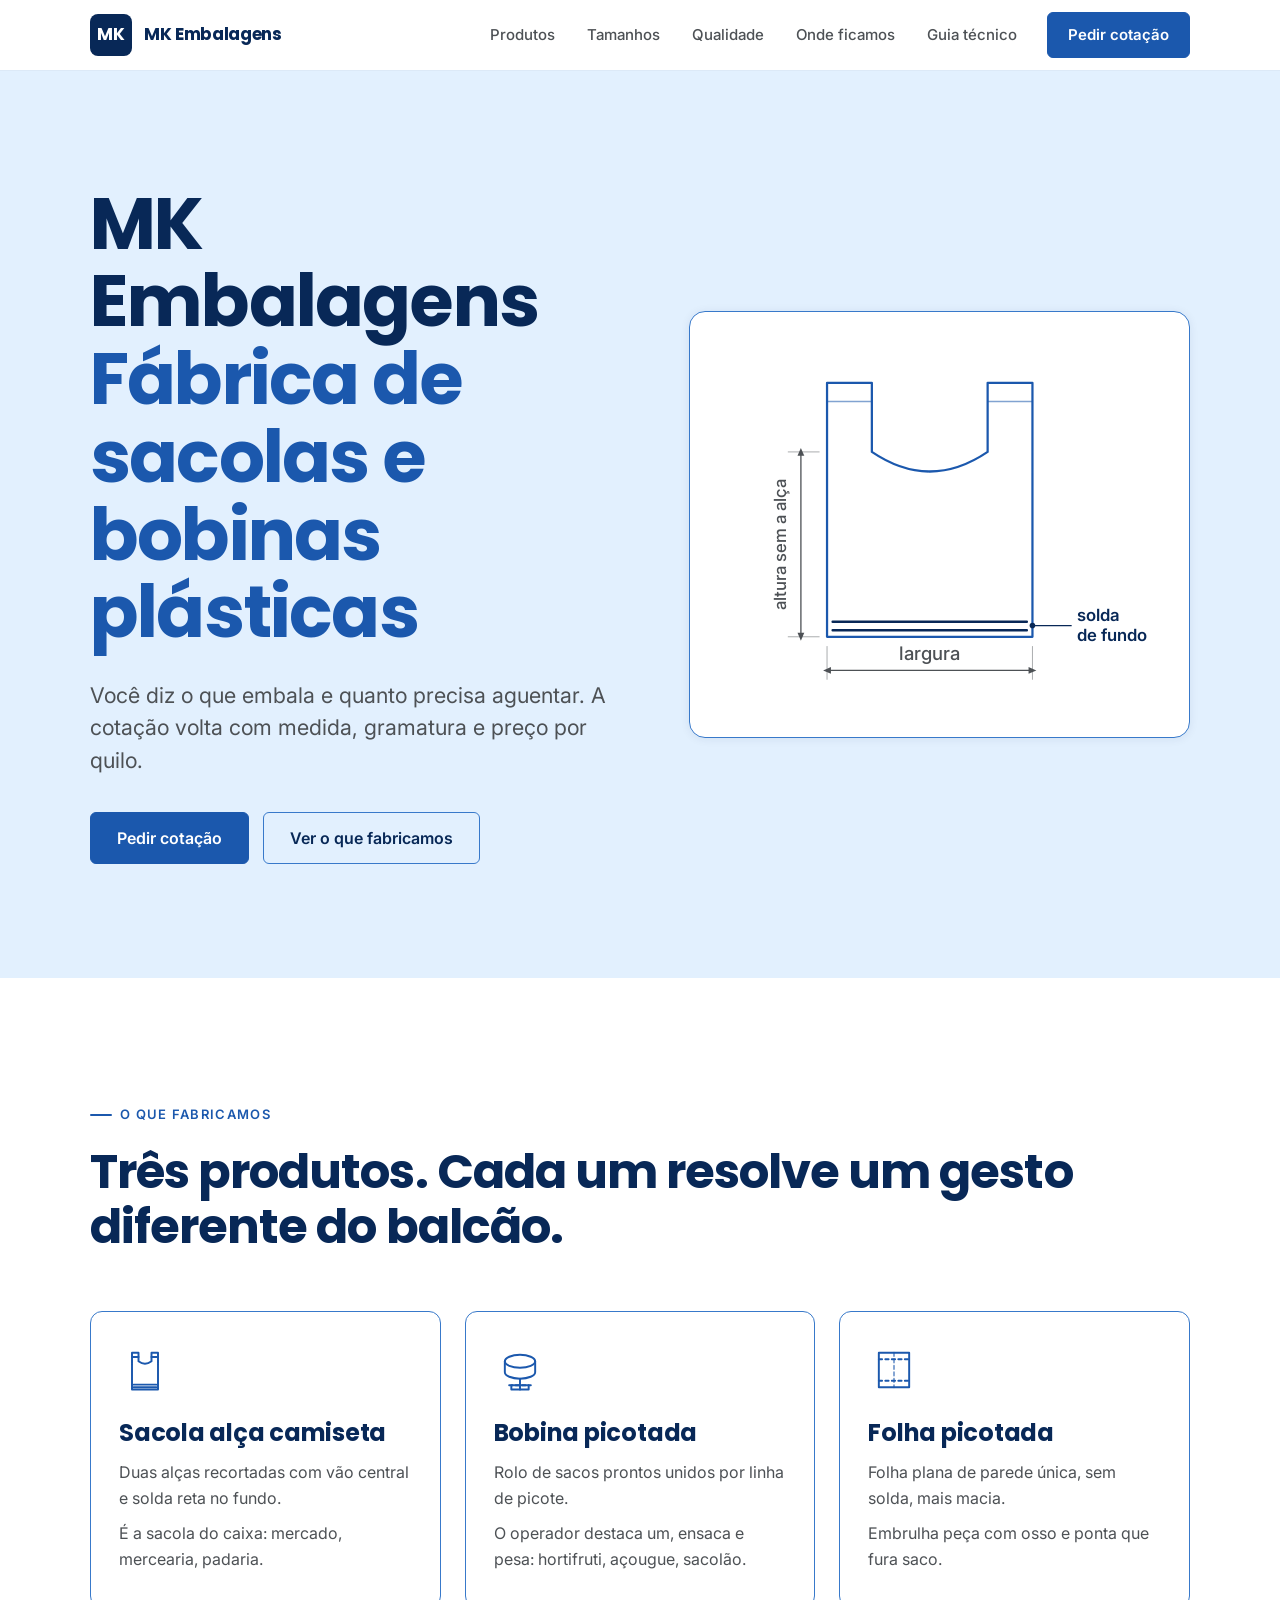
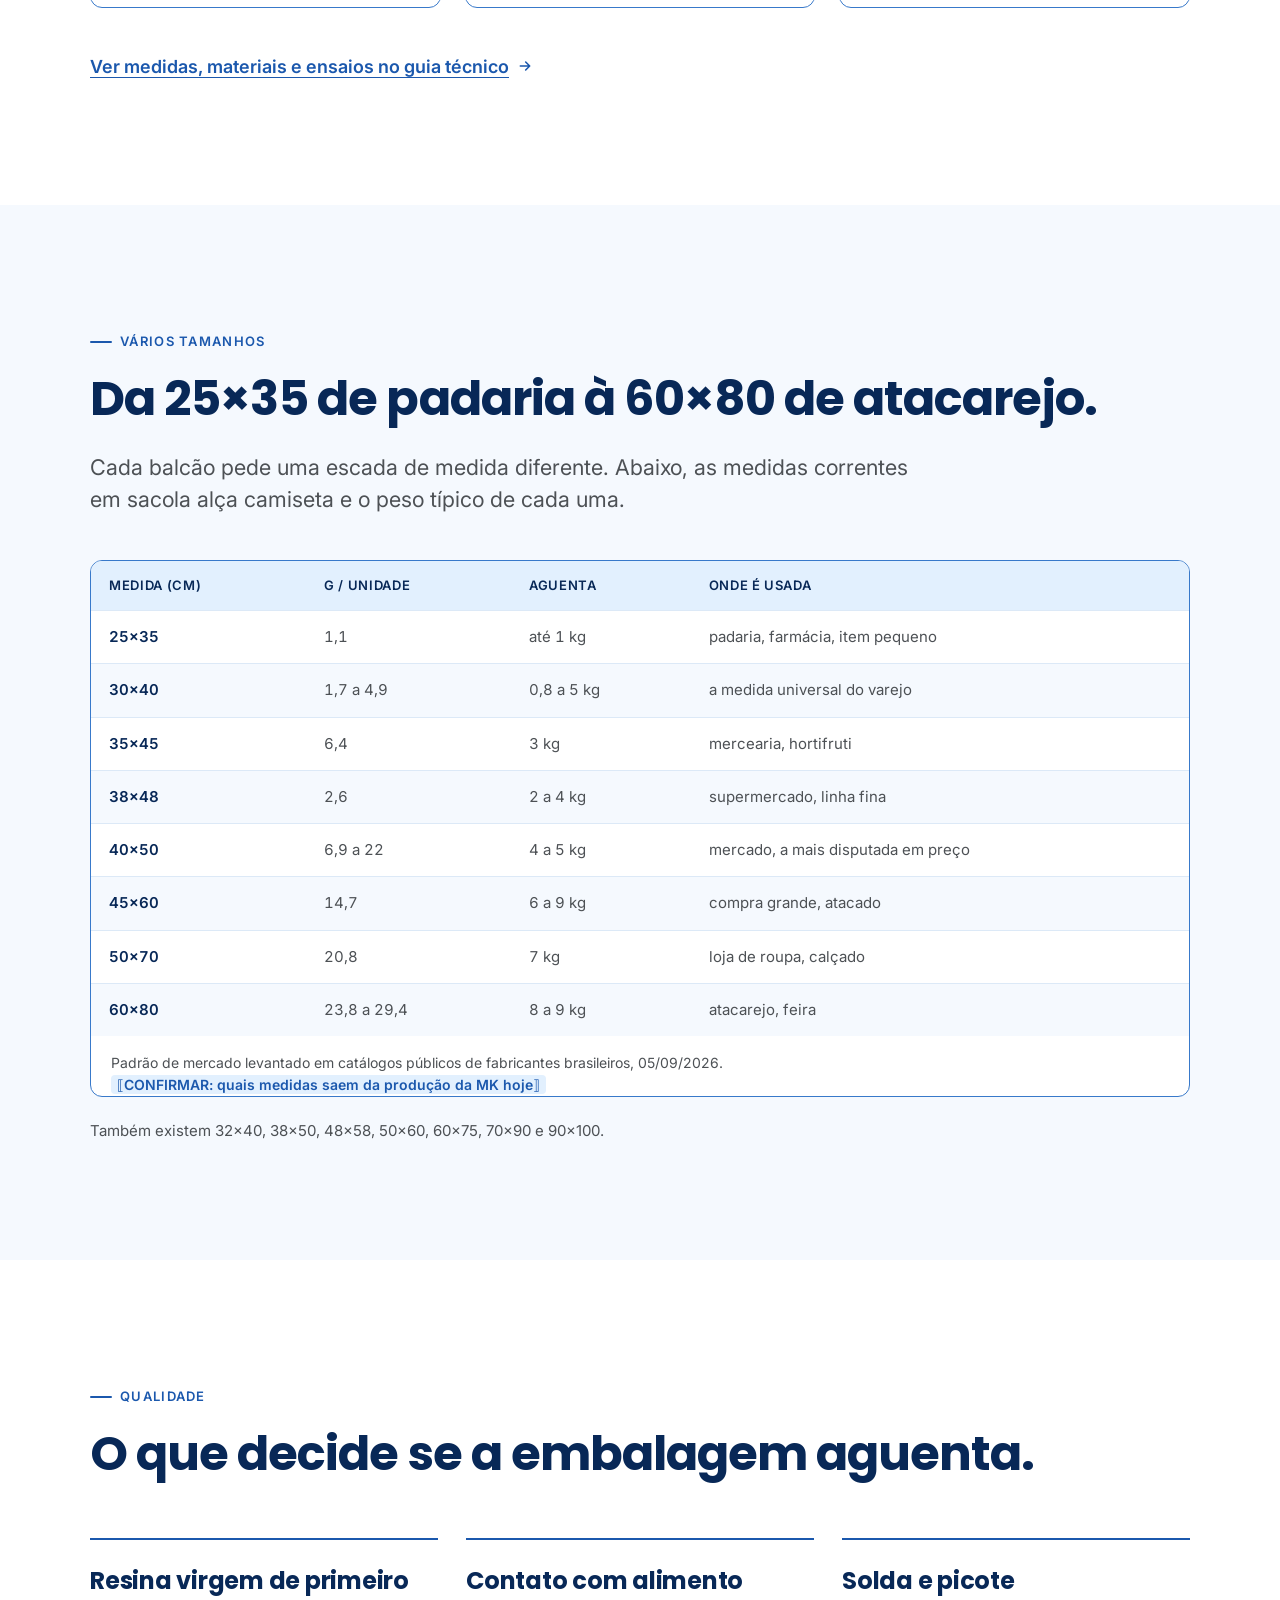
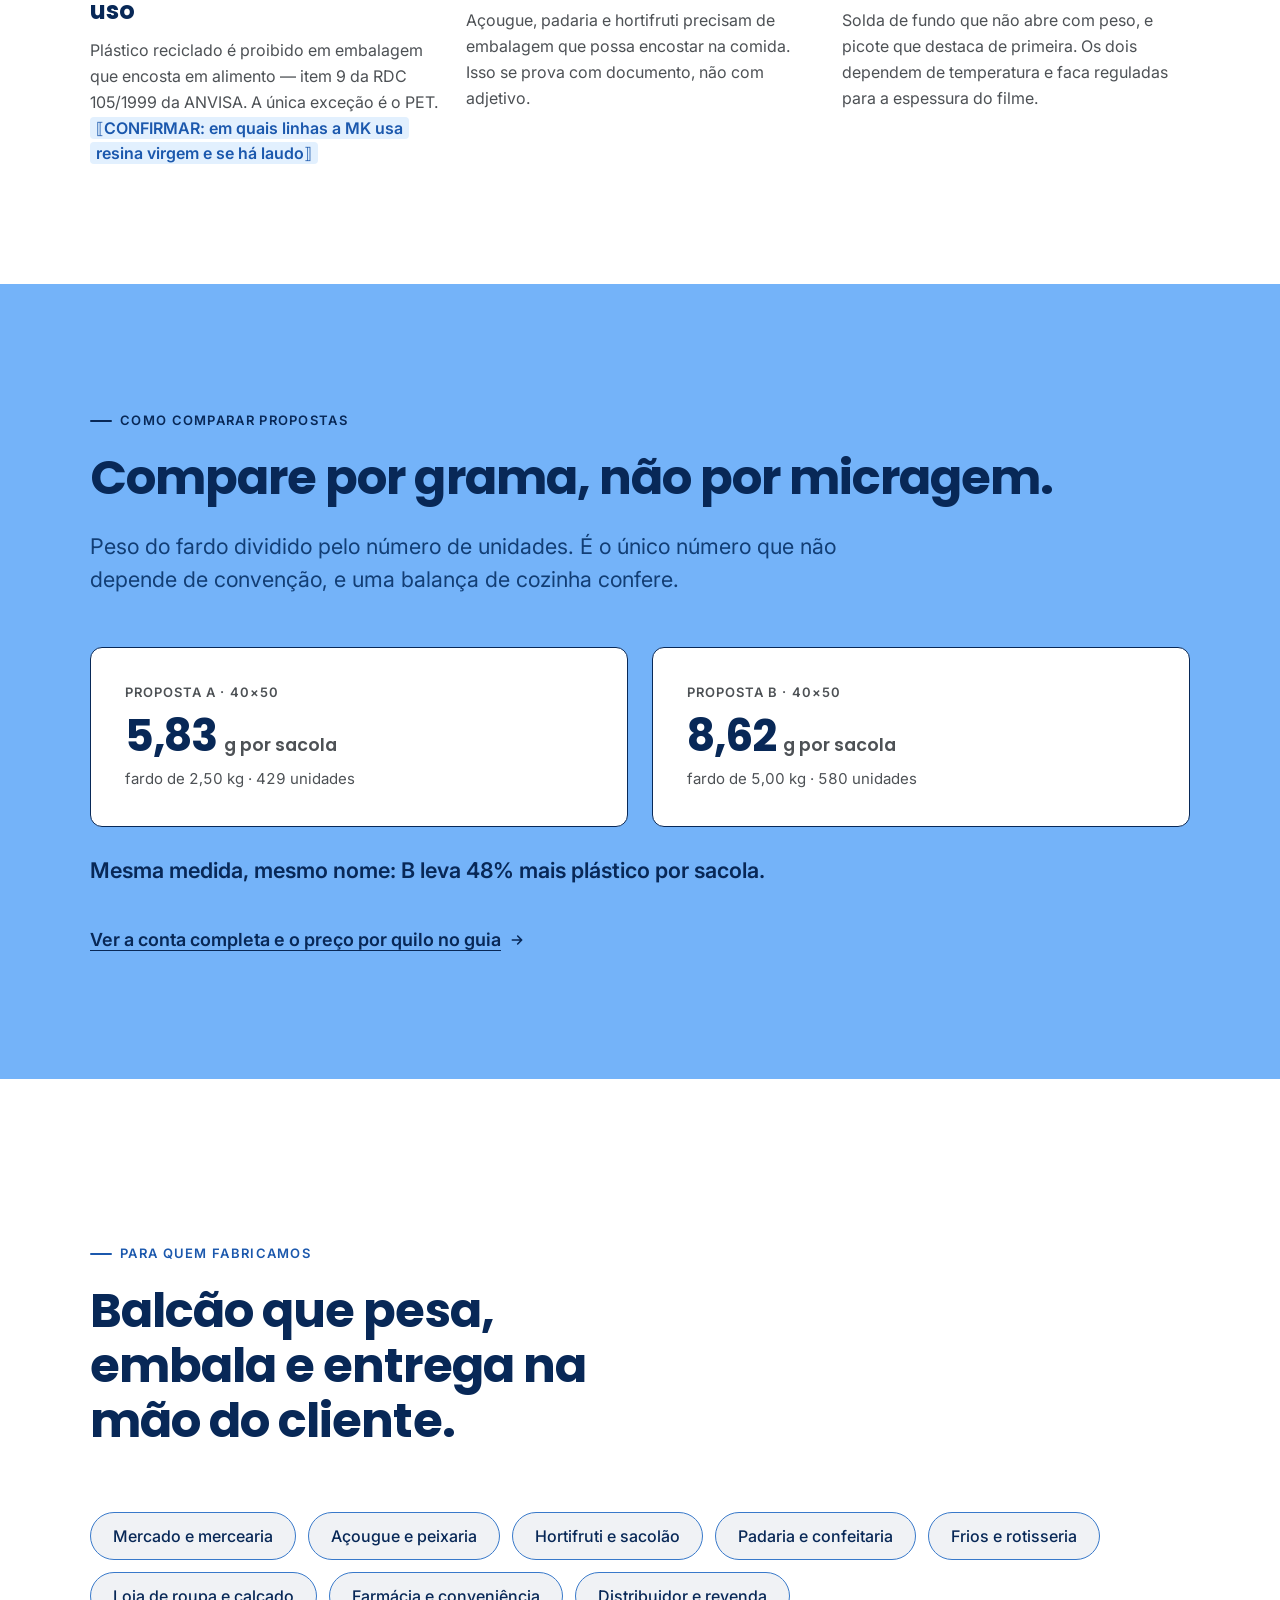
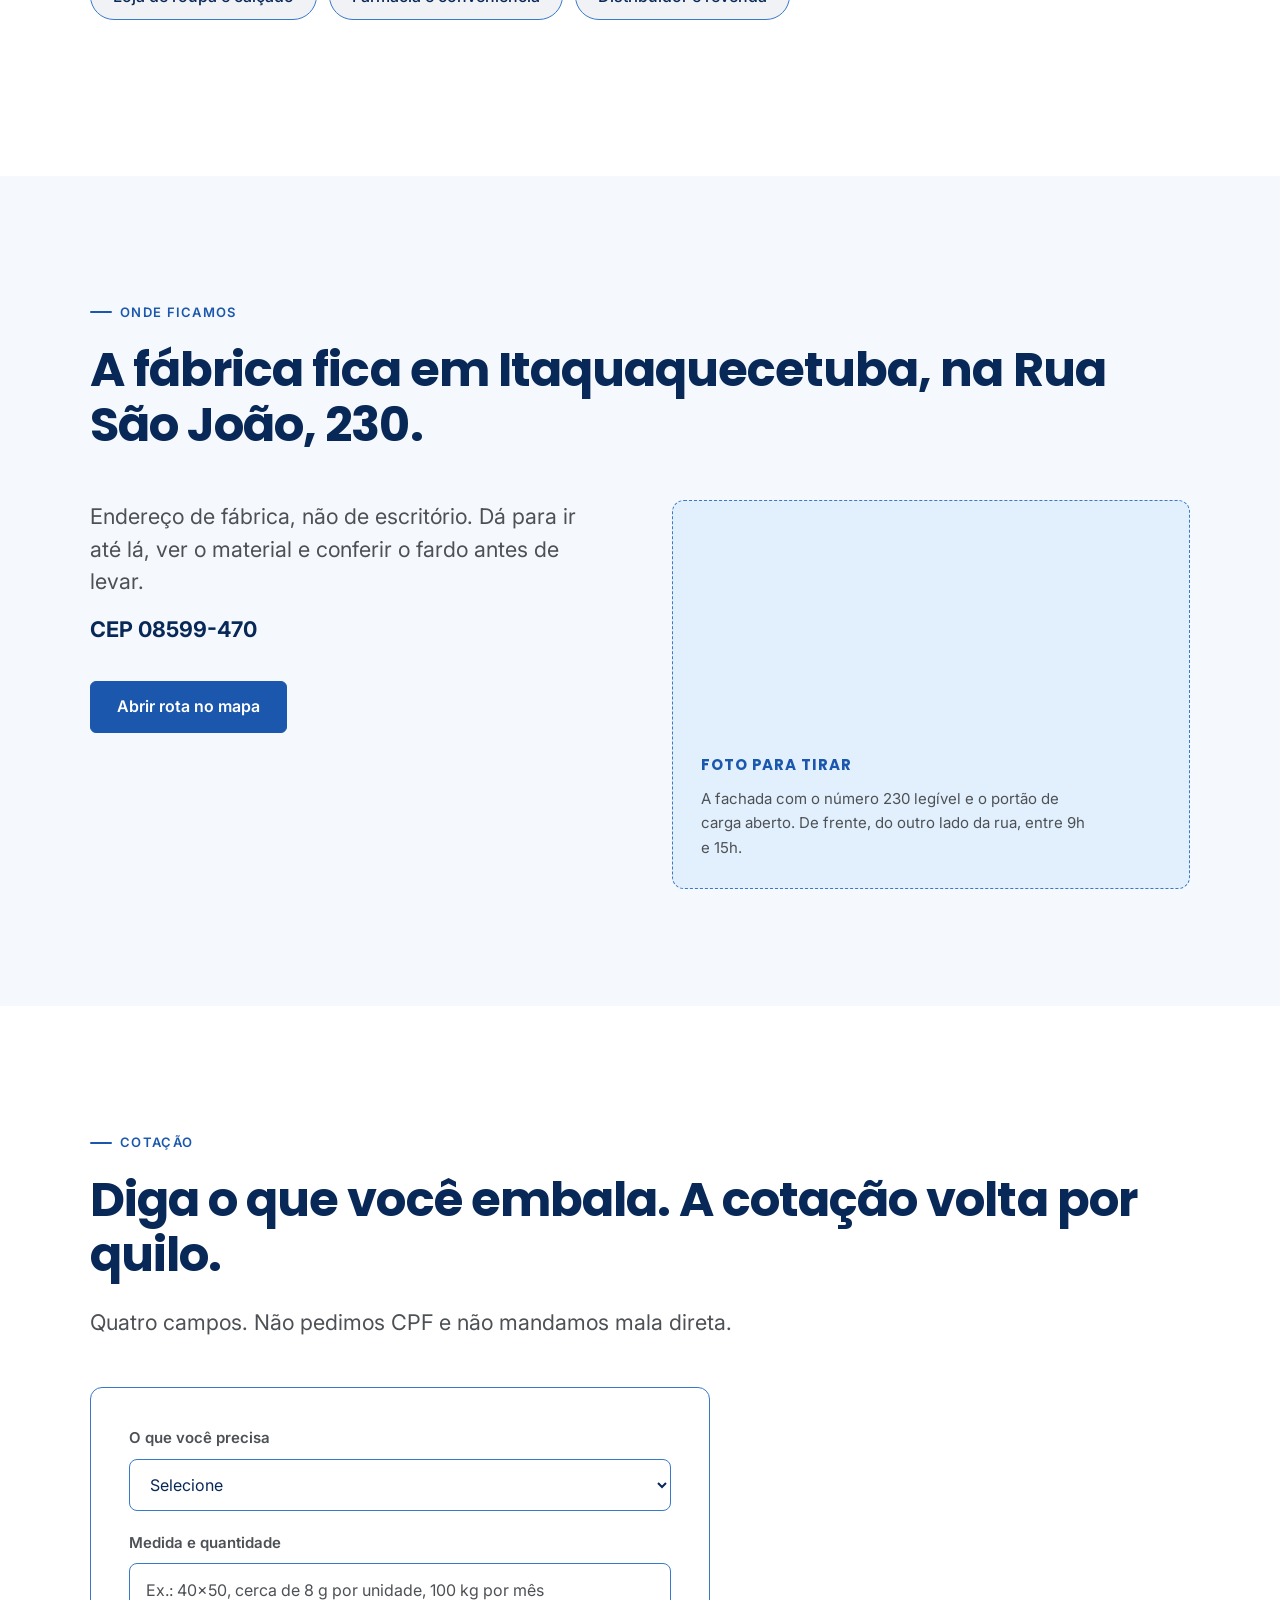
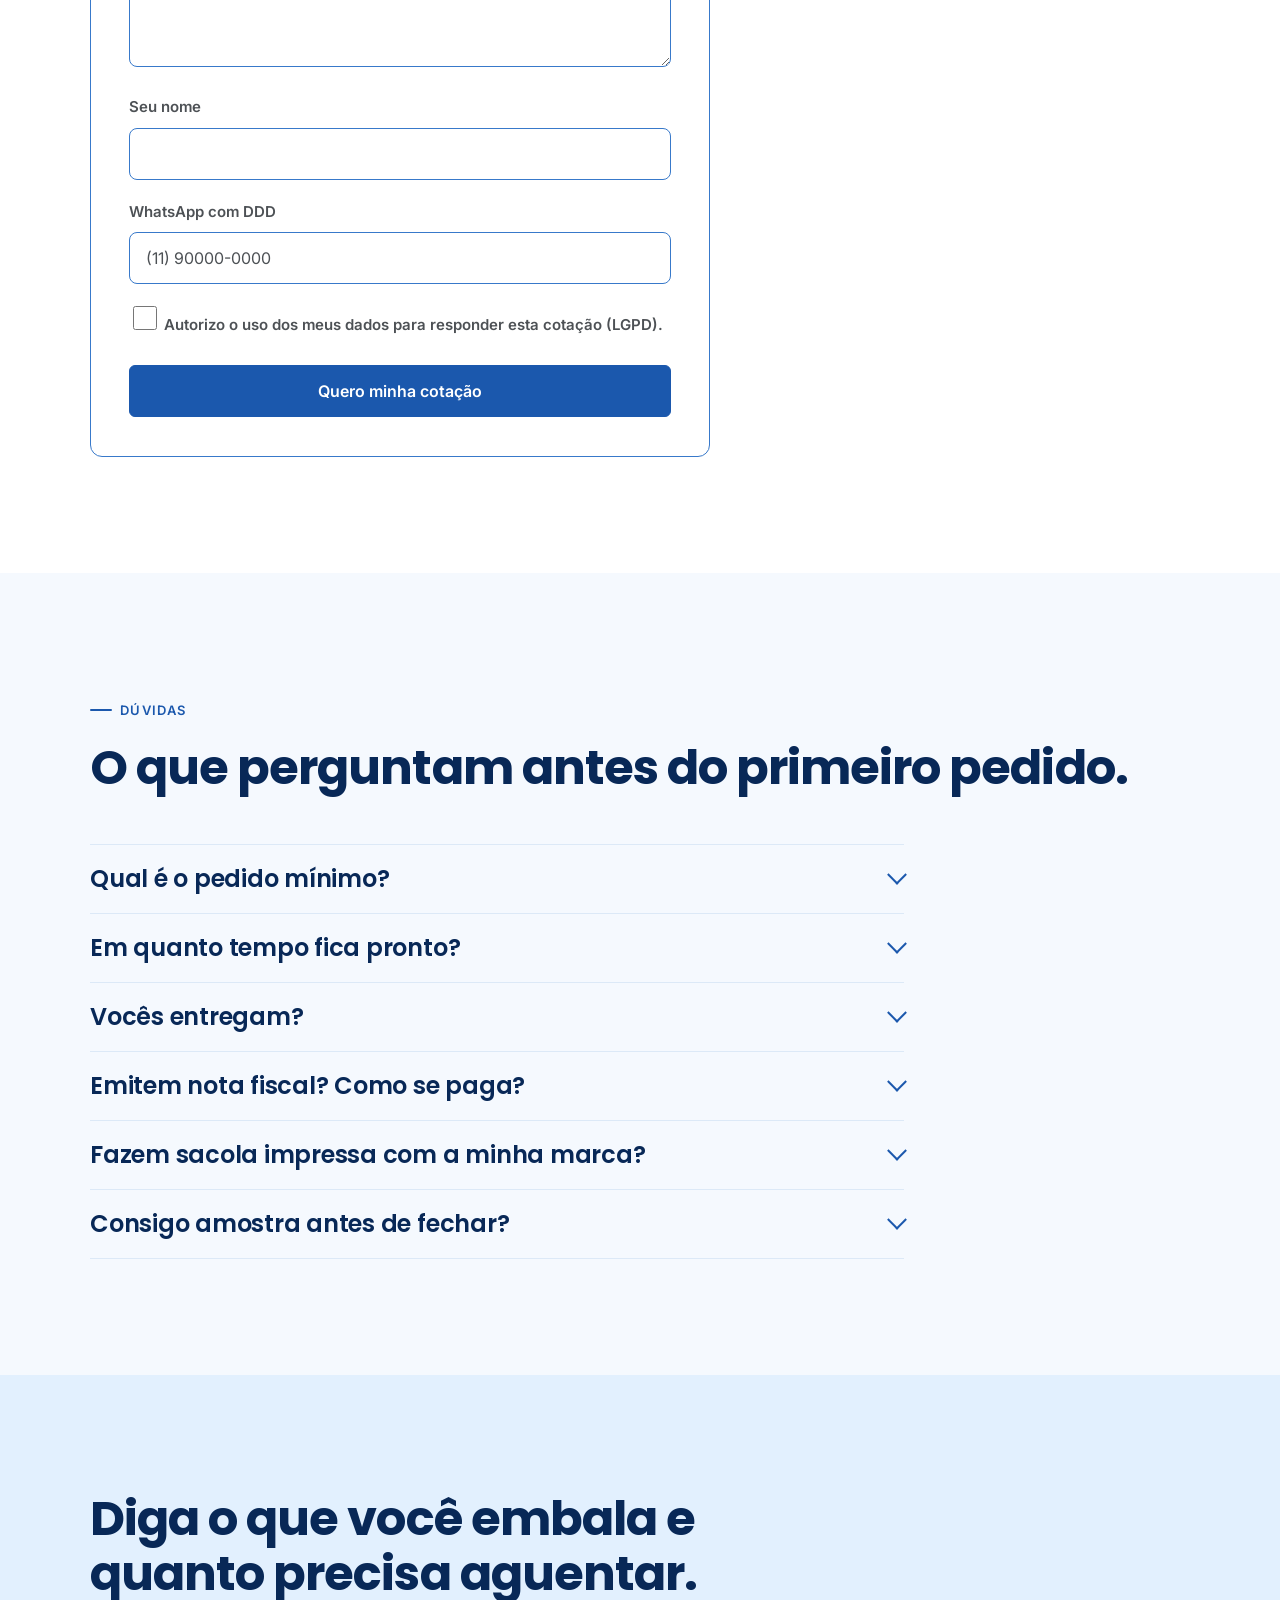
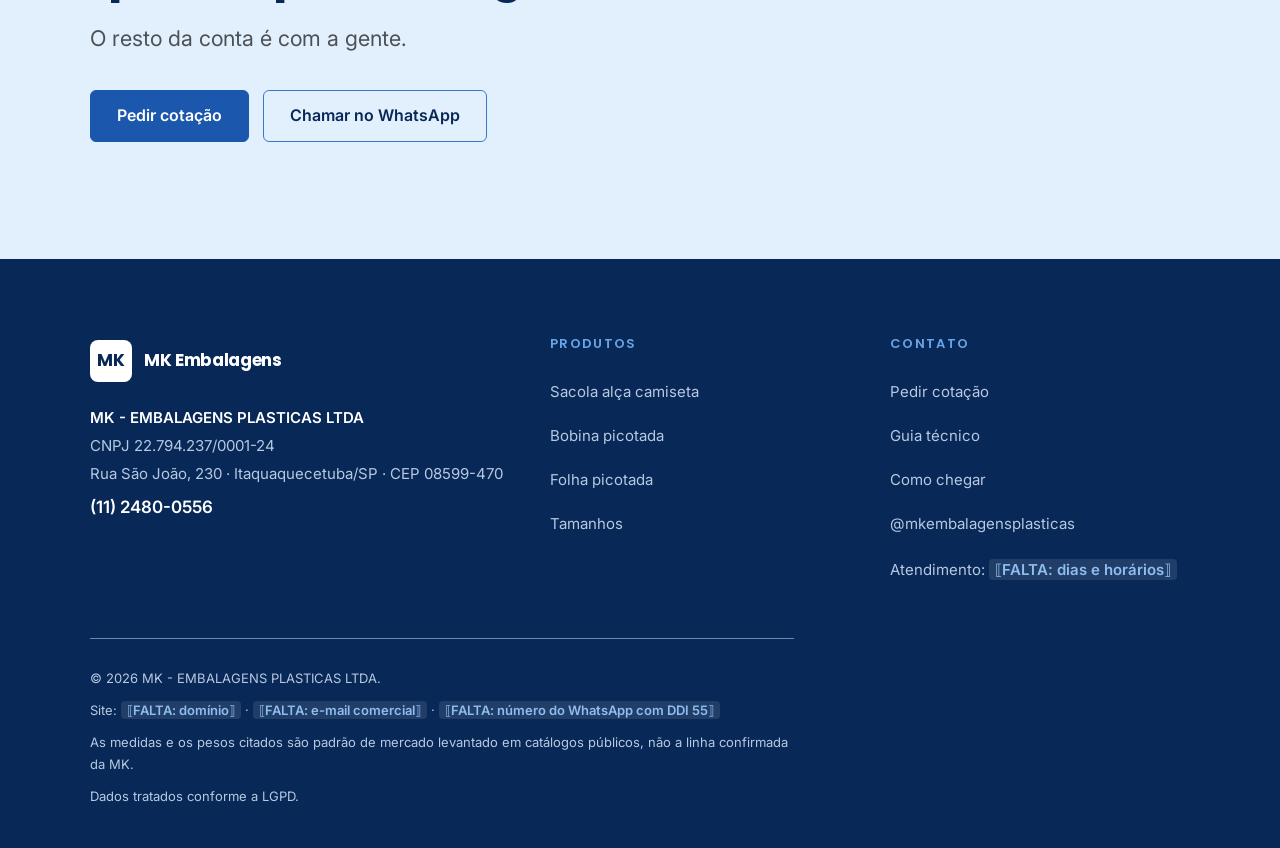
==== index.html @ 386e1219 "Site MK Embalagens — rascunho v5 Home + guia tecnico, estaticos e autocontidos. Marcado com noindex/" ====
<!DOCTYPE html>
<html lang="pt-BR">
<head>
<meta charset="utf-8">
<meta name="viewport" content="width=device-width, initial-scale=1, viewport-fit=cover">
<title>MK Embalagens — fábrica de sacolas e bobinas plásticas</title>
<meta name="description" content="Sacola alça camiseta, bobina picotada e folha picotada. Você diz o que embala e quanto precisa aguentar; a cotação volta com medida, gramatura e preço por quilo.">
<meta name="theme-color" content="#E2F0FE">
<meta name="robots" content="noindex,nofollow"><!-- RASCUNHO: trocar para index,follow só quando o site for oficial e estiver no domínio da MK -->
<!-- SEM <link rel="canonical"> e SEM url/@id no JSON-LD: o domínio ainda não foi
     confirmado no registro.br em nome da empresa. Apontar canonical para um
     domínio de terceiro tira a página do índice e atribui a empresa ao site errado.
     Quando o domínio existir, adicione aqui e no JSON-LD. -->

<link rel="preconnect" href="https://fonts.googleapis.com">
<link rel="preconnect" href="https://fonts.gstatic.com" crossorigin>
<link href="https://fonts.googleapis.com/css2?family=Poppins:wght@600;700&family=Inter:wght@400;500;600&display=swap" rel="stylesheet">

<style>
/* =========================================================================
   MK EMBALAGENS v5 — PALETA AZUL E BRANCO (espelho de tokens.css)
   Ponto de partida: o azul do logo #74B3F9 medido pelo cores.py em mk-logo.jpg.
   Ele virou FUNDO de faixa — como texto dá 2,19 sobre branco e reprova.
   Nenhum hex é preto: a tinta do site é #082857.
   ========================================================================= */
:root{
  --surface:#FFFFFF; --surface-2:#F5F9FE; --surface-3:#E2F0FE; --surface-4:#C9E2FB;
  --band:#74B3F9; --deep:#082857;
  --ink:#082857; --ink-2:#4D5155;
  --cta:#1B58AD; --cta-hover:#0F3F86; --cta-ink:#FFFFFF; --cta-off:#5C7291;
  --accent:#1B58AD;
  --line:#3879CA; --hairline:#DCE9F7; --focus:#1B58AD;
  --mark-bg:#E2F0FE; --mark-ink:#1B58AD;
  --wa:#25D366; --wa-ring:#004B26; --wa-halo:#FFFFFF; --wa-ink:#062B14;

  --font-display:"Poppins","Century Gothic","Futura","Trebuchet MS",system-ui,sans-serif;
  --font-body:"Inter",-apple-system,BlinkMacSystemFont,"Segoe UI",Roboto,"Helvetica Neue",Arial,sans-serif;
  --h1:clamp(2.375rem,1.45rem + 3.85vw,4.5rem);
  --h2:clamp(1.75rem,1.20rem + 2.30vw,3rem);
  --h3:clamp(1.1875rem,1.06rem + .55vw,1.5rem);
  --lead:clamp(1.125rem,1.03rem + .40vw,1.375rem);
  --body:clamp(1.0625rem,1.02rem + .20vw,1.125rem);
  --lh-display:1.08; --lh-h2:1.14; --measure:64ch;
  --r-6:6px; --r-8:8px; --r-12:12px; --r-16:16px; --r-pill:999px;
  --pad-sec:clamp(88px,6vw + 40px,160px);
  --pad-sec-lg:clamp(112px,9vw + 40px,208px);
  --gap:24px; --maxw:1180px;
  --shadow:0 1px 10px rgba(8,40,87,.08);
}
/* escopos: o mesmo componente REMEDIDO em cada superfície */
.on-band{ --ink:#082857; --ink-2:#123E75; --line:#082857; --accent:#082857;
          --focus:#082857; --surface:#FFFFFF; }
.on-deep{ --ink:#FFFFFF; --ink-2:#B7C9E0; --line:#6B87AC; --accent:#69A4E7;
          --focus:#69A4E7; --cta:#69A4E7; --cta-ink:#082857; --cta-hover:#8FBDF0;
          --mark-bg:rgba(255,255,255,.10); --mark-ink:#8FBDF0; }

@media (prefers-color-scheme:dark){
  :root{
    --surface:#0B1A2E; --surface-2:#0F2440; --surface-3:#143055; --surface-4:#1A3D6B;
    --deep:#050F1C;
    --ink:#E2F0FE; --ink-2:#A9C2DC;
    --cta:#69A4E7; --cta-ink:#082857; --cta-hover:#8FBDF0; --cta-off:#7096C9;
    --accent:#69A4E7; --line:#7DAFED; --hairline:#1E3554; --focus:#69A4E7;
    --mark-bg:rgba(255,255,255,.10); --mark-ink:#8FBDF0;
    --wa-halo:#E2F0FE; --shadow:0 1px 10px rgba(0,0,0,.45);
  }
  .on-band{ --ink:#082857; --ink-2:#123E75; --line:#082857; --accent:#082857;
            --focus:#082857; --surface:#FFFFFF;
            --cta:#1B58AD; --cta-ink:#FFFFFF; --cta-hover:#0F3F86;
            --mark-bg:#E2F0FE; --mark-ink:#1B58AD; }
  .on-deep{ --ink:#E2F0FE; --ink-2:#A9C2DC; --line:#7DAFED; --accent:#69A4E7;
            --focus:#69A4E7; --cta:#69A4E7; --cta-ink:#082857; --cta-hover:#8FBDF0; }
}

/* ---------- base ---------- */
*,*::before,*::after{box-sizing:border-box}
html{-webkit-text-size-adjust:100%; scroll-behavior:smooth}
@media (prefers-reduced-motion:reduce){ html{scroll-behavior:auto} }
body{
  margin:0; background:var(--surface); color:var(--ink);
  font-family:var(--font-body); font-size:var(--body); line-height:1.62;
  font-synthesis-weight:none; overflow-x:hidden;
}
img,svg{max-width:100%; display:block}
h1,h2,h3{font-family:var(--font-display); font-weight:700; margin:0; color:var(--ink)}
h1{font-size:var(--h1); line-height:var(--lh-display); letter-spacing:-.025em}
h2{font-size:var(--h2); line-height:var(--lh-h2); letter-spacing:-.02em}
h3{font-size:var(--h3); line-height:1.25; letter-spacing:-.01em}
p{margin:0}
a{color:inherit}
:focus-visible{outline:3px solid var(--focus); outline-offset:3px; border-radius:2px}

.wrap{width:100%; max-width:var(--maxw); margin-inline:auto; padding-inline:20px}
@media(min-width:760px){ .wrap{padding-inline:40px} }
section{padding-block:var(--pad-sec)}
.bg-1{background:var(--surface)}
.bg-2{background:var(--surface-2)}
.bg-3{background:var(--surface-3)}
.band{background:var(--band)}
.lead{font-size:var(--lead); line-height:1.5; color:var(--ink-2); max-width:var(--measure)}
.sr{position:absolute;width:1px;height:1px;overflow:hidden;clip:rect(0 0 0 0);white-space:nowrap}
.skip{position:absolute;left:12px;top:-72px;z-index:99;background:var(--deep);color:#fff;
  padding:14px 20px;border-radius:var(--r-8);text-decoration:none;transition:top .15s}
.skip:focus{top:12px}

.eyebrow{
  display:inline-flex; align-items:center; gap:8px;
  font-size:.8125rem; font-weight:600; letter-spacing:.10em; text-transform:uppercase;
  color:var(--accent); margin-bottom:20px;
}
.eyebrow::before{content:""; width:22px; height:2px; background:currentColor; border-radius:2px}

/* ---------- botões ---------- */
.btn{
  display:inline-flex; align-items:center; justify-content:center; gap:10px;
  min-height:52px; padding:14px 26px; border-radius:var(--r-6);
  font-family:var(--font-body); font-size:1rem; font-weight:600; line-height:1.2;
  text-decoration:none; cursor:pointer; border:1px solid transparent;
  transition:background-color .16s, border-color .16s;
}
.btn-1{background:var(--cta); color:var(--cta-ink); border-color:var(--cta)}
.btn-1:hover{background:var(--cta-hover); border-color:var(--cta-hover)}
.btn-1[disabled]{background:var(--cta-off); border-color:var(--cta-off); color:#fff; cursor:not-allowed}
.btn-2{background:transparent; color:var(--ink); border-color:var(--line)}
.btn-2:hover{border-color:var(--ink)}
.btns{display:flex; flex-wrap:wrap; gap:14px; margin-top:36px}
.link-x{
  display:inline-flex; align-items:center; gap:8px; min-height:44px;
  color:var(--accent); font-weight:600; text-decoration:underline;
  text-underline-offset:4px; text-decoration-thickness:1px;
}

/* ---------- header ---------- */
.hd{position:sticky; top:0; z-index:40; background:var(--surface);
    border-bottom:1px solid var(--hairline)}
.hd-in{display:flex; align-items:center; gap:16px; min-height:70px}
.brand{display:flex; align-items:center; gap:12px; text-decoration:none;
  margin-right:auto; min-height:44px; padding-block:4px; color:var(--ink)}
/* ⟦trocar pelo arquivo do logo em PNG transparente quando ele chegar⟧
   Monograma provisório derivado da marca — não altera o logo do cliente. */
.mono{
  width:42px; height:42px; flex:none; border-radius:var(--r-8);
  background:var(--deep); color:#fff;
  font-family:var(--font-display); font-weight:700; font-size:1.0625rem;
  display:grid; place-items:center; letter-spacing:-.02em;
}
.brand b{font-family:var(--font-display); font-size:1.0625rem; font-weight:700; letter-spacing:-.02em}
.nav{display:none; gap:4px}
@media(min-width:1020px){ .nav{display:flex} }
.nav a{display:inline-flex; align-items:center; min-height:44px; padding:0 14px;
  font-size:.9375rem; font-weight:500; color:var(--ink-2); text-decoration:none;
  border-radius:var(--r-6)}
.nav a:hover{color:var(--ink); background:var(--surface-3)}
.hd .btn{min-height:46px; padding:10px 20px; font-size:.9375rem}
@media(max-width:539px){
  .hd .btn{padding:10px 16px; font-size:.875rem; min-height:44px}
  .brand b{font-size:.9375rem}
  .mono{width:38px; height:38px; font-size:1rem}
}

/* ---------- 1 · hero ---------- */
.hero{padding-block:clamp(64px,7vw + 24px,132px) clamp(72px,7vw + 24px,140px); overflow:hidden}
.hero-grid{display:grid; gap:clamp(48px,6vw,80px)}
@media(min-width:940px){ .hero-grid{grid-template-columns:1.02fr .98fr; align-items:center} }
.h1-a{display:block; color:var(--ink)}      /* 12,49 sobre #E2F0FE */
.h1-b{display:block; color:var(--cta)}      /*  5,95 sobre #E2F0FE */
.hero .lead{margin-top:28px; max-width:46ch}
/* moldura do protagonista: fio de 1px, uma sombra tingida de azul */
.frame{background:var(--surface); border:1px solid var(--line);
  border-radius:var(--r-16); padding:clamp(16px,2vw,26px); box-shadow:var(--shadow)}

/* ---------- 2 · produtos ---------- */
.cards{display:grid; gap:20px; margin-top:56px}
@media(min-width:720px){ .cards{grid-template-columns:repeat(3,1fr); gap:24px} }
.card{background:var(--surface); border:1px solid var(--line);
  border-radius:var(--r-12); padding:32px 28px 34px}
.card svg{color:var(--cta); margin-bottom:22px}
.card h3{margin-bottom:12px}
.card p{color:var(--ink-2); font-size:1rem}
.card p + p{margin-top:10px}

/* ---------- 3 · tabela ---------- */
.tbl-scroll{margin-top:44px; overflow-x:auto; -webkit-overflow-scrolling:touch;
  border:1px solid var(--line); border-radius:var(--r-12); background:var(--surface)}
table{border-collapse:collapse; width:100%; min-width:640px; font-size:.9375rem}
caption{caption-side:bottom; text-align:left; padding:16px 20px 0;
  font-size:.875rem; line-height:1.55; color:var(--ink-2); max-width:78ch}
th,td{padding:14px 18px; text-align:left; border-bottom:1px solid var(--hairline)}
thead th{background:var(--surface-3); color:var(--ink); font-weight:600;
  font-size:.8125rem; letter-spacing:.05em; text-transform:uppercase; white-space:nowrap}
tbody tr:nth-child(even){background:var(--surface-2)}
tbody tr:last-child td{border-bottom:0}
td:first-child{font-weight:600; font-variant-numeric:tabular-nums; white-space:nowrap}
td:nth-child(2),td:nth-child(3){font-variant-numeric:tabular-nums; white-space:nowrap; color:var(--ink-2)}
td:last-child{color:var(--ink-2)}
.hint{display:flex; align-items:center; gap:8px; margin-top:14px;
  font-size:.8125rem; color:var(--ink-2)}
@media(min-width:800px){ .hint{display:none} }
.note{margin-top:22px; font-size:.9375rem; color:var(--ink-2); max-width:var(--measure)}
.falta{font-weight:600; color:var(--mark-ink); background:var(--mark-bg);
  border-radius:4px; padding:1px 6px; overflow-wrap:anywhere;
  box-decoration-break:clone; -webkit-box-decoration-break:clone}

/* ---------- 4 · qualidade ---------- */
.tri{display:grid; gap:20px; margin-top:56px}
@media(min-width:820px){ .tri{grid-template-columns:repeat(3,1fr); gap:28px} }
.blk{border-top:2px solid var(--cta); padding-top:26px}
.blk h3{margin-bottom:12px}
.blk p{color:var(--ink-2); font-size:1rem}

/* ---------- 5 · comparar (faixa azul do logo) ---------- */
.cmp{margin-top:52px; display:grid; gap:20px}
@media(min-width:720px){ .cmp{grid-template-columns:1fr 1fr; gap:24px} }
.cmp-c{background:var(--surface); border:1px solid var(--line);
  border-radius:var(--r-12); padding:clamp(24px,3vw,34px)}
.cmp-t{font-size:.8125rem; letter-spacing:.08em; text-transform:uppercase;
  color:#4D5155; font-weight:600}                    /* 8,00 no card branco */
.cmp-n{font-family:var(--font-display); font-weight:700;
  font-size:clamp(2rem,4vw,2.75rem); line-height:1.05; letter-spacing:-.03em;
  color:#082857; margin-top:10px}                    /* 14,47 no card branco */
.cmp-n small{font-size:.4em; font-weight:600; color:#4D5155; letter-spacing:0}
.cmp-d{margin-top:8px; font-size:.9375rem; color:#4D5155; font-variant-numeric:tabular-nums}
.verdict{grid-column:1/-1; margin-top:4px; font-size:var(--lead);
  font-weight:600; color:var(--ink); line-height:1.45; max-width:var(--measure)}

/* ---------- 6 · segmentos (a seção que é quase só título) ---------- */
.sec-air{padding-block:var(--pad-sec-lg)}
.sec-air h2{max-width:16ch}
.chips{display:flex; flex-wrap:wrap; gap:12px; margin-top:clamp(48px,5vw,72px)}
/* fill em alfa .06 (decorativo); a BORDA é sólida — a borda em alfa .14
   compõe em 1,32 e reprova o mínimo 3,0 de componente. */
.chip{display:inline-flex; align-items:center; min-height:48px; padding:0 22px;
  border:1px solid var(--line); border-radius:var(--r-pill);
  background:rgba(8,40,87,.06); font-size:1rem; font-weight:500; color:var(--ink)}
@media (prefers-color-scheme:dark){ .chip{background:rgba(255,255,255,.08)} }

/* ---------- 7 · onde ---------- */
.onde{display:grid; gap:clamp(40px,5vw,64px); margin-top:48px}
@media(min-width:900px){ .onde{grid-template-columns:1fr 1fr; align-items:start} }
.shot{aspect-ratio:4/3; border:1px dashed var(--line); border-radius:var(--r-12);
  background:var(--surface-3); padding:28px; display:flex; flex-direction:column;
  justify-content:flex-end; gap:10px}
.shot b{font-family:var(--font-display); font-size:.9375rem; letter-spacing:.06em;
  text-transform:uppercase; color:var(--accent)}
.shot p{font-size:.9375rem; color:var(--ink-2); max-width:44ch}
.addr{margin-top:16px; font-size:var(--lead); line-height:1.45}

/* ---------- 8 · form ---------- */
.form{margin-top:48px; max-width:620px; display:grid; gap:20px;
  border:1px solid var(--line); border-radius:var(--r-12);
  background:var(--surface); padding:clamp(24px,3vw,40px)}
.f label{display:block; font-size:.9375rem; font-weight:600; color:var(--ink-2); margin-bottom:8px}
.f input,.f select,.f textarea{width:100%; font-family:var(--font-body); font-size:1rem;
  color:var(--ink); background:var(--surface); border:1px solid var(--line);
  border-radius:var(--r-8); padding:14px 16px; min-height:52px}
.f textarea{resize:vertical; line-height:1.55}
.f input::placeholder,.f textarea::placeholder{color:var(--ink-2)}   /* 8,00 */
.consent{display:flex; gap:14px; align-items:flex-start; font-size:.9375rem; color:var(--ink-2);cursor:pointer}
.consent input{width:24px; height:24px; min-height:24px; flex:none; margin-top:2px;
  accent-color:var(--cta)}
.form .btn-1{width:100%}

/* ---------- 9 · dúvidas ---------- */
.faq{margin-top:48px; max-width:74ch; border-top:1px solid var(--hairline)}
.faq details{border-bottom:1px solid var(--hairline)}
.faq summary{display:flex; align-items:center; justify-content:space-between; gap:20px;
  min-height:68px; padding:18px 0; cursor:pointer; list-style:none;
  font-family:var(--font-display); font-size:var(--h3); font-weight:600;
  letter-spacing:-.01em; line-height:1.3}
.faq summary::-webkit-details-marker{display:none}
.faq summary::after{content:""; flex:none; width:14px; height:14px;
  border-right:2px solid var(--accent); border-bottom:2px solid var(--accent);
  transform:rotate(45deg) translate(-3px,-3px); transition:transform .18s}
.faq details[open] summary::after{transform:rotate(225deg) translate(-3px,-3px)}
.faq .ans{padding:0 0 26px; color:var(--ink-2); max-width:62ch}

/* ---------- 10 · faixa ---------- */
.faixa h2{max-width:20ch}

/* ---------- 11 · rodapé · o ÚNICO ponto escuro do site ---------- */
.ft{background:var(--deep); color:var(--ink); padding-block:clamp(64px,6vw,96px) 40px}
.ft-grid{display:grid; gap:40px}
@media(min-width:800px){ .ft-grid{grid-template-columns:1.4fr 1fr 1fr} }
.ft .mono{background:#FFFFFF; color:#082857}
.ft h3{font-size:.8125rem; letter-spacing:.10em; text-transform:uppercase;
  color:var(--accent); margin-bottom:18px; font-weight:600}
.ft address{font-style:normal; color:var(--ink-2); display:grid; gap:4px;
  font-size:.9375rem; line-height:1.6; overflow-wrap:anywhere}
.ft address b{color:var(--ink); font-weight:600}
.ft ul{list-style:none; margin:0; padding:0}
.ft ul a{display:inline-flex; align-items:center; min-height:44px;
  color:var(--ink-2); text-decoration:none; font-size:.9375rem}
.ft ul a:hover{color:var(--ink); text-decoration:underline; text-underline-offset:4px}
.ft-tel{display:inline-flex; align-items:center; min-height:44px; color:var(--ink);
  font-weight:600; text-decoration:none; font-size:1.0625rem}
.ft-legal{margin-top:56px; padding-top:28px; border-top:1px solid var(--line);
  font-size:.8125rem; line-height:1.7; color:var(--ink-2); display:grid; gap:10px; max-width:88ch}

/* ---------- WhatsApp flutuante ---------- */
.wa{position:fixed; right:16px; bottom:16px; z-index:50;
  width:60px; height:60px; border-radius:var(--r-pill); background:var(--wa);
  color:var(--wa-ink); display:grid; place-items:center; text-decoration:none;
  /* anel interno resolve o 1.4.11 em toda superfície clara e na faixa azul;
     anel externo resolve sobre o rodapé escuro */
  box-shadow:0 0 0 2px var(--wa-ring), 0 0 0 5px var(--wa-halo);
  opacity:0; visibility:hidden; transform:translateY(12px);
  transition:opacity .2s, transform .2s, visibility .2s}
body.rolou .wa{opacity:1; visibility:visible; transform:none}
@media(prefers-reduced-motion:reduce){ .wa{transition:none} }

/* ---------- movimento: só com permissão, nunca opacity:0 inline ---------- */
@media (prefers-reduced-motion:no-preference){
  @keyframes sobe{from{opacity:0; transform:translateY(16px)} to{opacity:1; transform:none}}
  .hero h1{animation:sobe .5s ease-out both}
  .hero .lead{animation:sobe .5s .07s ease-out both}
  .hero .btns{animation:sobe .5s .14s ease-out both}
  .hero .frame{animation:sobe .6s .1s ease-out both}
}
</style>
</head>
<body>

<a class="skip" href="#conteudo">Pular para o conteúdo</a>

<header class="hd">
  <div class="wrap hd-in">
    <a class="brand" href="#topo">
      <span class="mono" aria-hidden="true">MK</span>
      <b>MK Embalagens</b>
    </a>
    <nav class="nav" aria-label="Principal">
      <a href="#produtos">Produtos</a>
      <a href="#tamanhos">Tamanhos</a>
      <a href="#qualidade">Qualidade</a>
      <a href="#onde">Onde ficamos</a>
      <a href="guia.html">Guia técnico</a>
    </nav>
    <a class="btn btn-1" href="#cotacao">Pedir cotação</a>
  </div>
</header>

<main id="conteudo">

<!-- ══ 1 · HERO ══════════════════════════════════════════════════════════ -->
<section class="hero bg-3" id="topo">
  <div class="wrap hero-grid">
    <div>
      <h1>
        <span class="h1-a">MK Embalagens</span>
        <span class="h1-b">Fábrica de sacolas e bobinas plásticas</span>
      </h1>
      <p class="lead">Você diz o que embala e quanto precisa aguentar. A cotação volta com medida, gramatura e preço por quilo.</p>
      <div class="btns">
        <a class="btn btn-1" href="#cotacao">Pedir cotação</a>
        <a class="btn btn-2" href="#produtos">Ver o que fabricamos</a>
      </div>
    </div>

    <!-- protagonista visual: ficha cotada em SVG.
         Trocável por foto do produto quando ela existir. -->
    <div class="frame">
      <svg viewBox="0 0 480 400" role="img" aria-labelledby="tFicha" style="width:100%;height:auto">
        <title id="tFicha">Desenho cotado de sacola alça camiseta: as cotas de largura e de altura sem a alça, e a solda de fundo</title>
        <defs>
          <marker id="a1" markerWidth="8" markerHeight="8" refX="4" refY="4" orient="auto">
            <path d="M7 4 1 1.4v5.2z" fill="#4D5155"/></marker>
          <marker id="a2" markerWidth="8" markerHeight="8" refX="4" refY="4" orient="auto">
            <path d="M1 4 7 1.4v5.2z" fill="#4D5155"/></marker>
        </defs>
        <!-- corpo da sacola alça camiseta · #1B58AD = 6,89 sobre branco -->
        <path d="M120 320 L120 48 L168 48 L168 122 Q230 164 292 122 L292 48 L340 48 L340 320 Z"
              fill="none" stroke="#1B58AD" stroke-width="2.4"
              stroke-linejoin="round" stroke-linecap="round"/>
        <path d="M120 68 L168 68 M292 68 L340 68" stroke="#1B58AD" stroke-width="1.6" opacity=".55"/>
        <!-- solda de fundo · #082857 = 14,47 sobre branco -->
        <path d="M126 304 L334 304 M126 313 L334 313" stroke="#082857" stroke-width="2.6" stroke-linecap="round"/>
        <!-- cota horizontal · largura -->
        <path d="M120 356 L340 356" stroke="#4D5155" stroke-width="1.4"
              marker-start="url(#a2)" marker-end="url(#a1)"/>
        <path d="M120 330 L120 366 M340 330 L340 366" stroke="#4D5155" stroke-width="1" opacity=".5"/>
        <text x="230" y="345" text-anchor="middle" fill="#4D5155"
              font-family="Inter,Arial,sans-serif" font-size="20" font-weight="500">largura</text>
        <!-- cota vertical · altura sem a alça -->
        <path d="M92 122 L92 320" stroke="#4D5155" stroke-width="1.4"
              marker-start="url(#a2)" marker-end="url(#a1)"/>
        <path d="M78 122 L112 122 M78 320 L112 320" stroke="#4D5155" stroke-width="1" opacity=".5"/>
        <text x="76" y="221" text-anchor="middle" fill="#4D5155" transform="rotate(-90 76 221)"
              font-family="Inter,Arial,sans-serif" font-size="18" font-weight="500">altura sem a alça</text>
        <!-- chamada da solda -->
        <path d="M340 308 L382 308" stroke="#082857" stroke-width="1.4"/>
        <circle cx="340" cy="308" r="3" fill="#082857"/>
        <text x="388" y="303" fill="#082857" font-family="Inter,Arial,sans-serif"
              font-size="18" font-weight="600">solda</text>
        <text x="388" y="325" fill="#082857" font-family="Inter,Arial,sans-serif"
              font-size="18" font-weight="600">de fundo</text>
      </svg>
    </div>
  </div>
</section>

<!-- ══ 2 · O QUE FABRICAMOS ══════════════════════════════════════════════ -->
<section class="bg-1" id="produtos">
  <div class="wrap">
    <p class="eyebrow">O que fabricamos</p>
    <h2>Três produtos. Cada um resolve um gesto diferente do balcão.</h2>

    <div class="cards">
      <article class="card">
        <svg width="52" height="52" viewBox="0 0 48 48" fill="none" stroke="currentColor"
             stroke-width="1.8" stroke-linejoin="round" stroke-linecap="round" aria-hidden="true">
          <path d="M12 42V8h6v8q6 4.5 12 0V8h6v34z"/>
          <path d="M12 12h6M30 12h6"/><path d="M13.5 37.5h21M13.5 40h21"/>
        </svg>
        <h3>Sacola alça camiseta</h3>
        <p>Duas alças recortadas com vão central e solda reta no fundo.</p>
        <p>É a sacola do caixa: mercado, mercearia, padaria.</p>
      </article>

      <article class="card">
        <svg width="52" height="52" viewBox="0 0 48 48" fill="none" stroke="currentColor"
             stroke-width="1.8" stroke-linejoin="round" stroke-linecap="round" aria-hidden="true">
          <ellipse cx="24" cy="16" rx="14" ry="6"/>
          <path d="M10 16v10c0 3.3 6.3 6 14 6s14-2.7 14-6V16"/>
          <path d="M24 32v10"/><path d="M14 38h20" stroke-dasharray="3 3"/>
          <path d="M16 42h16v-4H16z"/>
        </svg>
        <h3>Bobina picotada</h3>
        <p>Rolo de sacos prontos unidos por linha de picote.</p>
        <p>O operador destaca um, ensaca e pesa: hortifruti, açougue, sacolão.</p>
      </article>

      <article class="card">
        <svg width="52" height="52" viewBox="0 0 48 48" fill="none" stroke="currentColor"
             stroke-width="1.8" stroke-linejoin="round" stroke-linecap="round" aria-hidden="true">
          <path d="M10 8h28v32H10z"/>
          <path d="M10 14h28M10 34h28" stroke-dasharray="3 3"/>
          <path d="M24 8v32" stroke-dasharray="3 3" opacity=".55"/>
        </svg>
        <h3>Folha picotada</h3>
        <p>Folha plana de parede única, sem solda, mais macia.</p>
        <p>Embrulha peça com osso e ponta que fura saco.</p>
      </article>
    </div>

    <p style="margin-top:36px">
      <a class="link-x" href="guia.html">Ver medidas, materiais e ensaios no guia técnico
        <svg width="16" height="16" viewBox="0 0 24 24" fill="none" stroke="currentColor"
             stroke-width="2.4" stroke-linecap="round" stroke-linejoin="round" aria-hidden="true">
          <path d="M5 12h13M13 6l6 6-6 6"/></svg></a>
    </p>
  </div>
</section>

<!-- ══ 3 · VÁRIOS TAMANHOS ═══════════════════════════════════════════════ -->
<section class="bg-2" id="tamanhos">
  <div class="wrap">
    <p class="eyebrow">Vários tamanhos</p>
    <h2>Da 25×35 de padaria à 60×80 de atacarejo.</h2>
    <p class="lead" style="margin-top:24px">Cada balcão pede uma escada de medida diferente. Abaixo, as medidas correntes em sacola alça camiseta e o peso típico de cada uma.</p>

    <div class="tbl-scroll">
      <table>
        <caption>Padrão de mercado levantado em catálogos públicos de fabricantes brasileiros, 05/09/2026. <span class="falta">⟦CONFIRMAR: quais medidas saem da produção da MK hoje⟧</span></caption>
        <thead>
          <tr><th scope="col">Medida (cm)</th><th scope="col">g / unidade</th><th scope="col">Aguenta</th><th scope="col">Onde é usada</th></tr>
        </thead>
        <tbody>
          <tr><td>25×35</td><td>1,1</td><td>até 1 kg</td><td>padaria, farmácia, item pequeno</td></tr>
          <tr><td>30×40</td><td>1,7 a 4,9</td><td>0,8 a 5 kg</td><td>a medida universal do varejo</td></tr>
          <tr><td>35×45</td><td>6,4</td><td>3 kg</td><td>mercearia, hortifruti</td></tr>
          <tr><td>38×48</td><td>2,6</td><td>2 a 4 kg</td><td>supermercado, linha fina</td></tr>
          <tr><td>40×50</td><td>6,9 a 22</td><td>4 a 5 kg</td><td>mercado, a mais disputada em preço</td></tr>
          <tr><td>45×60</td><td>14,7</td><td>6 a 9 kg</td><td>compra grande, atacado</td></tr>
          <tr><td>50×70</td><td>20,8</td><td>7 kg</td><td>loja de roupa, calçado</td></tr>
          <tr><td>60×80</td><td>23,8 a 29,4</td><td>8 a 9 kg</td><td>atacarejo, feira</td></tr>
        </tbody>
      </table>
    </div>
    <p class="hint">
      <svg width="16" height="16" viewBox="0 0 24 24" fill="none" stroke="currentColor"
           stroke-width="2" stroke-linecap="round" stroke-linejoin="round" aria-hidden="true">
        <path d="M4 12h16M15 7l5 5-5 5M9 17l-5-5 5-5"/></svg>
      Arraste a tabela para o lado
    </p>
    <p class="note">Também existem 32×40, 38×50, 48×58, 50×60, 60×75, 70×90 e 90×100.</p>
  </div>
</section>

<!-- ══ 4 · QUALIDADE ═════════════════════════════════════════════════════ -->
<section class="bg-1" id="qualidade">
  <div class="wrap">
    <p class="eyebrow">Qualidade</p>
    <h2>O que decide se a embalagem aguenta.</h2>
    <div class="tri">
      <div class="blk">
        <h3>Resina virgem de primeiro uso</h3>
        <p>Plástico reciclado é proibido em embalagem que encosta em alimento — item 9 da RDC 105/1999 da ANVISA. A única exceção é o PET. <span class="falta">⟦CONFIRMAR: em quais linhas a MK usa resina virgem e se há laudo⟧</span></p>
      </div>
      <div class="blk">
        <h3>Contato com alimento</h3>
        <p>Açougue, padaria e hortifruti precisam de embalagem que possa encostar na comida. Isso se prova com documento, não com adjetivo.</p>
      </div>
      <div class="blk">
        <h3>Solda e picote</h3>
        <p>Solda de fundo que não abre com peso, e picote que destaca de primeira. Os dois dependem de temperatura e faca reguladas para a espessura do filme.</p>
      </div>
    </div>
  </div>
</section>

<!-- ══ 5 · COMO COMPARAR PROPOSTAS ═══════════════════════════════════════ -->
<section class="band on-band" id="comparar">
  <div class="wrap">
    <p class="eyebrow">Como comparar propostas</p>
    <h2>Compare por grama, não por micragem.</h2>
    <p class="lead" style="margin-top:24px">Peso do fardo dividido pelo número de unidades. É o único número que não depende de convenção, e uma balança de cozinha confere.</p>

    <div class="cmp">
      <div class="cmp-c">
        <p class="cmp-t">Proposta A · 40×50</p>
        <p class="cmp-n">5,83 <small>g por sacola</small></p>
        <p class="cmp-d">fardo de 2,50 kg · 429 unidades</p>
      </div>
      <div class="cmp-c">
        <p class="cmp-t">Proposta B · 40×50</p>
        <p class="cmp-n">8,62 <small>g por sacola</small></p>
        <p class="cmp-d">fardo de 5,00 kg · 580 unidades</p>
      </div>
      <p class="verdict">Mesma medida, mesmo nome: B leva 48% mais plástico por sacola.</p>
    </div>

    <p style="margin-top:32px">
      <a class="link-x" href="guia.html#milheiro">Ver a conta completa e o preço por quilo no guia
        <svg width="16" height="16" viewBox="0 0 24 24" fill="none" stroke="currentColor"
             stroke-width="2.4" stroke-linecap="round" stroke-linejoin="round" aria-hidden="true">
          <path d="M5 12h13M13 6l6 6-6 6"/></svg></a>
    </p>
  </div>
</section>

<!-- ══ 6 · PARA QUEM FABRICAMOS · a seção que é quase só título ═══════════ -->
<section class="bg-1 sec-air" id="segmentos">
  <div class="wrap">
    <p class="eyebrow">Para quem fabricamos</p>
    <h2>Balcão que pesa, embala e entrega na mão do cliente.</h2>
    <div class="chips">
      <span class="chip">Mercado e mercearia</span>
      <span class="chip">Açougue e peixaria</span>
      <span class="chip">Hortifruti e sacolão</span>
      <span class="chip">Padaria e confeitaria</span>
      <span class="chip">Frios e rotisseria</span>
      <span class="chip">Loja de roupa e calçado</span>
      <span class="chip">Farmácia e conveniência</span>
      <span class="chip">Distribuidor e revenda</span>
    </div>
  </div>
</section>

<!-- ══ 7 · ONDE FICAMOS ══════════════════════════════════════════════════ -->
<section class="bg-2" id="onde">
  <div class="wrap">
    <p class="eyebrow">Onde ficamos</p>
    <h2>A fábrica fica em Itaquaquecetuba, na Rua São João, 230.</h2>
    <div class="onde">
      <div>
        <p class="lead">Endereço de fábrica, não de escritório. Dá para ir até lá, ver o material e conferir o fardo antes de levar.</p>
        <p class="addr"><b>CEP 08599-470</b></p>
        <div class="btns">
          <a class="btn btn-1" href="https://www.google.com/maps/search/?api=1&amp;query=Rua%20S%C3%A3o%20Jo%C3%A3o%2C%20230%20-%2008599-470"
             target="_blank" rel="noopener">Abrir rota no mapa</a>
        </div>
      </div>
      <div class="shot">
        <b>Foto para tirar</b>
        <p>A fachada com o número 230 legível e o portão de carga aberto. De frente, do outro lado da rua, entre 9h e 15h.</p>
      </div>
    </div>
  </div>
</section>

<!-- ══ 8 · COTAÇÃO ═══════════════════════════════════════════════════════ -->
<section class="bg-1" id="cotacao">
  <div class="wrap">
    <p class="eyebrow">Cotação</p>
    <h2>Diga o que você embala. A cotação volta por quilo.</h2>
    <p class="lead" style="margin-top:24px">Quatro campos. Não pedimos CPF e não mandamos mala direta.</p>

    <!-- ⟦FALTA: destino do formulário — e-mail de recebimento ou serviço de formulário⟧
         Sem endpoint no atributo action, o envio não chega a lugar nenhum. -->
    <form class="form f" method="post" action="">
      <div>
        <label for="f-linha">O que você precisa</label>
        <select id="f-linha" name="linha" required>
          <option value="">Selecione</option>
          <option>Sacola alça camiseta</option>
          <option>Bobina picotada</option>
          <option>Folha picotada</option>
          <option>Mais de uma linha</option>
          <option>Não sei — quero ajuda</option>
        </select>
      </div>
      <div>
        <label for="f-esp">Medida e quantidade</label>
        <textarea id="f-esp" name="especificacao" rows="3"
          placeholder="Ex.: 40×50, cerca de 8 g por unidade, 100 kg por mês"></textarea>
      </div>
      <div>
        <label for="f-nome">Seu nome</label>
        <input id="f-nome" name="nome" type="text" autocomplete="name" required>
      </div>
      <div>
        <label for="f-zap">WhatsApp com DDD</label>
        <input id="f-zap" name="whatsapp" type="tel" inputmode="tel" autocomplete="tel"
               placeholder="(11) 90000-0000" required>
      </div>
      <label class="consent" for="f-ok">
        <input id="f-ok" name="consentimento" type="checkbox" required>
        <span>Autorizo o uso dos meus dados para responder esta cotação (LGPD).</span>
      </label>
      <button class="btn btn-1" type="submit">Quero minha cotação</button>
    </form>
  </div>
</section>

<!-- ══ 9 · DÚVIDAS ═══════════════════════════════════════════════════════ -->
<section class="bg-2" id="duvidas">
  <div class="wrap">
    <p class="eyebrow">Dúvidas</p>
    <h2>O que perguntam antes do primeiro pedido.</h2>
    <div class="faq">
      <details>
        <summary>Qual é o pedido mínimo?</summary>
        <p class="ans"><span class="falta">⟦FALTA: pedido mínimo em quilos⟧</span></p>
      </details>
      <details>
        <summary>Em quanto tempo fica pronto?</summary>
        <p class="ans"><span class="falta">⟦FALTA: prazo de produção em dias úteis⟧</span></p>
      </details>
      <details>
        <summary>Vocês entregam?</summary>
        <p class="ans">A retirada na fábrica é sempre possível, e dá para conferir o fardo antes de levar. <span class="falta">⟦FALTA: raio de entrega em km⟧</span></p>
      </details>
      <details>
        <summary>Emitem nota fiscal? Como se paga?</summary>
        <p class="ans">Sim, toda venda sai com nota. <span class="falta">⟦FALTA: PIX, boleto e prazo para cliente novo⟧</span></p>
      </details>
      <details>
        <summary>Fazem sacola impressa com a minha marca?</summary>
        <p class="ans">A impressão é flexográfica: cada cor é um clichê, e é o clichê que pesa no custo, não o metro impresso. <span class="falta">⟦FALTA: a MK imprime? quantas cores? tiragem mínima?⟧</span></p>
      </details>
      <details>
        <summary>Consigo amostra antes de fechar?</summary>
        <p class="ans"><span class="falta">⟦FALTA: envia amostra? cobra? em qual quantidade?⟧</span></p>
      </details>
    </div>
  </div>
</section>

<!-- ══ 10 · FAIXA DE CTA ═════════════════════════════════════════════════ -->
<section class="bg-3 faixa">
  <div class="wrap">
    <h2>Diga o que você embala e quanto precisa aguentar.</h2>
    <p class="lead" style="margin-top:20px">O resto da conta é com a gente.</p>
    <div class="btns">
      <a class="btn btn-1" href="#cotacao">Pedir cotação</a>
      <a class="btn btn-2" href="#cotacao">Chamar no WhatsApp</a>
    </div>
  </div>
</section>

</main>

<!-- ══ 11 · RODAPÉ · único lugar com registro, endereço e telefone ════════ -->
<footer class="ft on-deep">
  <div class="wrap">
    <div class="ft-grid">
      <div>
        <a class="brand" href="#topo" style="color:#FFFFFF">
          <span class="mono" aria-hidden="true">MK</span>
          <b>MK Embalagens</b>
        </a>
        <address style="margin-top:20px">
          <b>MK - EMBALAGENS PLASTICAS LTDA</b>
          <span>CNPJ 22.794.237/0001-24</span>
          <span>Rua São João, 230 · Itaquaquecetuba/SP · CEP 08599-470</span>
        </address>
        <a class="ft-tel" href="tel:+551124800556">(11) 2480-0556</a>
      </div>
      <div>
        <h3>Produtos</h3>
        <ul>
          <li><a href="#produtos">Sacola alça camiseta</a></li>
          <li><a href="#produtos">Bobina picotada</a></li>
          <li><a href="#produtos">Folha picotada</a></li>
          <li><a href="#tamanhos">Tamanhos</a></li>
        </ul>
      </div>
      <div>
        <h3>Contato</h3>
        <ul>
          <li><a href="#cotacao">Pedir cotação</a></li>
          <li><a href="guia.html">Guia técnico</a></li>
          <li><a href="#onde">Como chegar</a></li>
          <li><a href="https://www.instagram.com/mkembalagensplasticas/" target="_blank" rel="noopener">@mkembalagensplasticas</a></li>
        </ul>
        <p style="font-size:.9375rem;color:var(--ink-2);margin-top:12px">
          Atendimento: <span class="falta">⟦FALTA: dias e horários⟧</span></p>
      </div>
    </div>

    <div class="ft-legal">
      <p>© 2026 MK - EMBALAGENS PLASTICAS LTDA.</p>
      <p>Site: <span class="falta">⟦FALTA: domínio⟧</span> · <span class="falta">⟦FALTA: e-mail comercial⟧</span> · <span class="falta">⟦FALTA: número do WhatsApp com DDI 55⟧</span></p>
      <p>As medidas e os pesos citados são padrão de mercado levantado em catálogos públicos, não a linha confirmada da MK.</p>
      <p>Dados tratados conforme a LGPD.</p>
    </div>
  </div>
</footer>

<a class="wa" id="waFloat" aria-label="Falar com a MK Embalagens no WhatsApp" href="https://wa.me/">
  <svg width="30" height="30" viewBox="0 0 24 24" fill="currentColor" aria-hidden="true">
    <path d="M19.05 4.91A9.82 9.82 0 0 0 12.04 2C6.58 2 2.13 6.45 2.13 11.91c0 1.75.46 3.45 1.32 4.95L2 22l5.25-1.38a9.86 9.86 0 0 0 4.79 1.22h.01c5.46 0 9.9-4.45 9.9-9.91 0-2.65-1.03-5.14-2.9-7.02zM12.05 20.2a8.2 8.2 0 0 1-4.19-1.15l-.3-.18-3.12.82.83-3.04-.2-.31a8.19 8.19 0 0 1-1.26-4.38c0-4.54 3.7-8.23 8.24-8.23 2.2 0 4.27.86 5.82 2.42a8.17 8.17 0 0 1 2.41 5.82c0 4.54-3.7 8.23-8.23 8.23zm4.52-6.16c-.25-.13-1.47-.72-1.69-.81-.23-.08-.39-.12-.56.13-.16.24-.64.8-.78.97-.15.16-.29.18-.53.06-.25-.13-1.05-.39-1.99-1.23-.74-.66-1.24-1.47-1.38-1.72-.15-.25-.02-.38.11-.5.11-.11.25-.29.37-.44.13-.15.17-.25.25-.41.09-.17.04-.31-.02-.44-.06-.12-.56-1.34-.76-1.84-.2-.48-.41-.42-.56-.43h-.48c-.16 0-.43.06-.65.31-.23.25-.86.84-.86 2.05s.88 2.38 1 2.54c.13.17 1.74 2.65 4.2 3.72.59.25 1.05.4 1.4.52.59.19 1.13.16 1.55.1.47-.07 1.47-.6 1.67-1.18.21-.58.21-1.07.15-1.18-.06-.11-.23-.17-.48-.29z"/>
  </svg>
</a>
<noscript><style>.wa{opacity:1;visibility:visible;transform:none}</style></noscript>

<!-- JSON-LD: sem @id e sem url — o domínio ainda não foi confirmado.
     Sem taxID: o registro federal aparece uma única vez, no rodapé visível. -->
<script type="application/ld+json">
{
  "@context":"https://schema.org",
  "@type":"LocalBusiness",
  "additionalType":"https://schema.org/Manufacturer",
  "name":"MK Embalagens",
  "legalName":"MK - EMBALAGENS PLASTICAS LTDA",
  "description":"Fábrica de sacolas plásticas alça camiseta, bobinas picotadas e folhas picotadas.",
  "telephone":"+55-11-2480-0556",
  "address":{
    "@type":"PostalAddress",
    "streetAddress":"Rua São João, 230",
    "addressLocality":"Itaquaquecetuba",
    "addressRegion":"SP",
    "postalCode":"08599-470",
    "addressCountry":"BR"
  },
  "sameAs":["https://www.instagram.com/mkembalagensplasticas/"],
  "makesOffer":[
    {"@type":"Offer","itemOffered":{"@type":"Product","name":"Sacola plástica alça camiseta"}},
    {"@type":"Offer","itemOffered":{"@type":"Product","name":"Bobina picotada"}},
    {"@type":"Offer","itemOffered":{"@type":"Product","name":"Folha picotada"}}
  ]
}
</script>

<script>
/* WhatsApp flutuante: só depois de 420px de rolagem, para não competir com o
   CTA do hero nem entrar no LCP. Sem JS, o <noscript> acima o deixa visível. */
(function(){
  var b=document.body,on=false;
  function chk(){var s=window.scrollY>420; if(s!==on){on=s; b.classList.toggle('rolou',s);}}
  addEventListener('scroll',chk,{passive:true}); chk();
})();
</script>
</body>
</html>
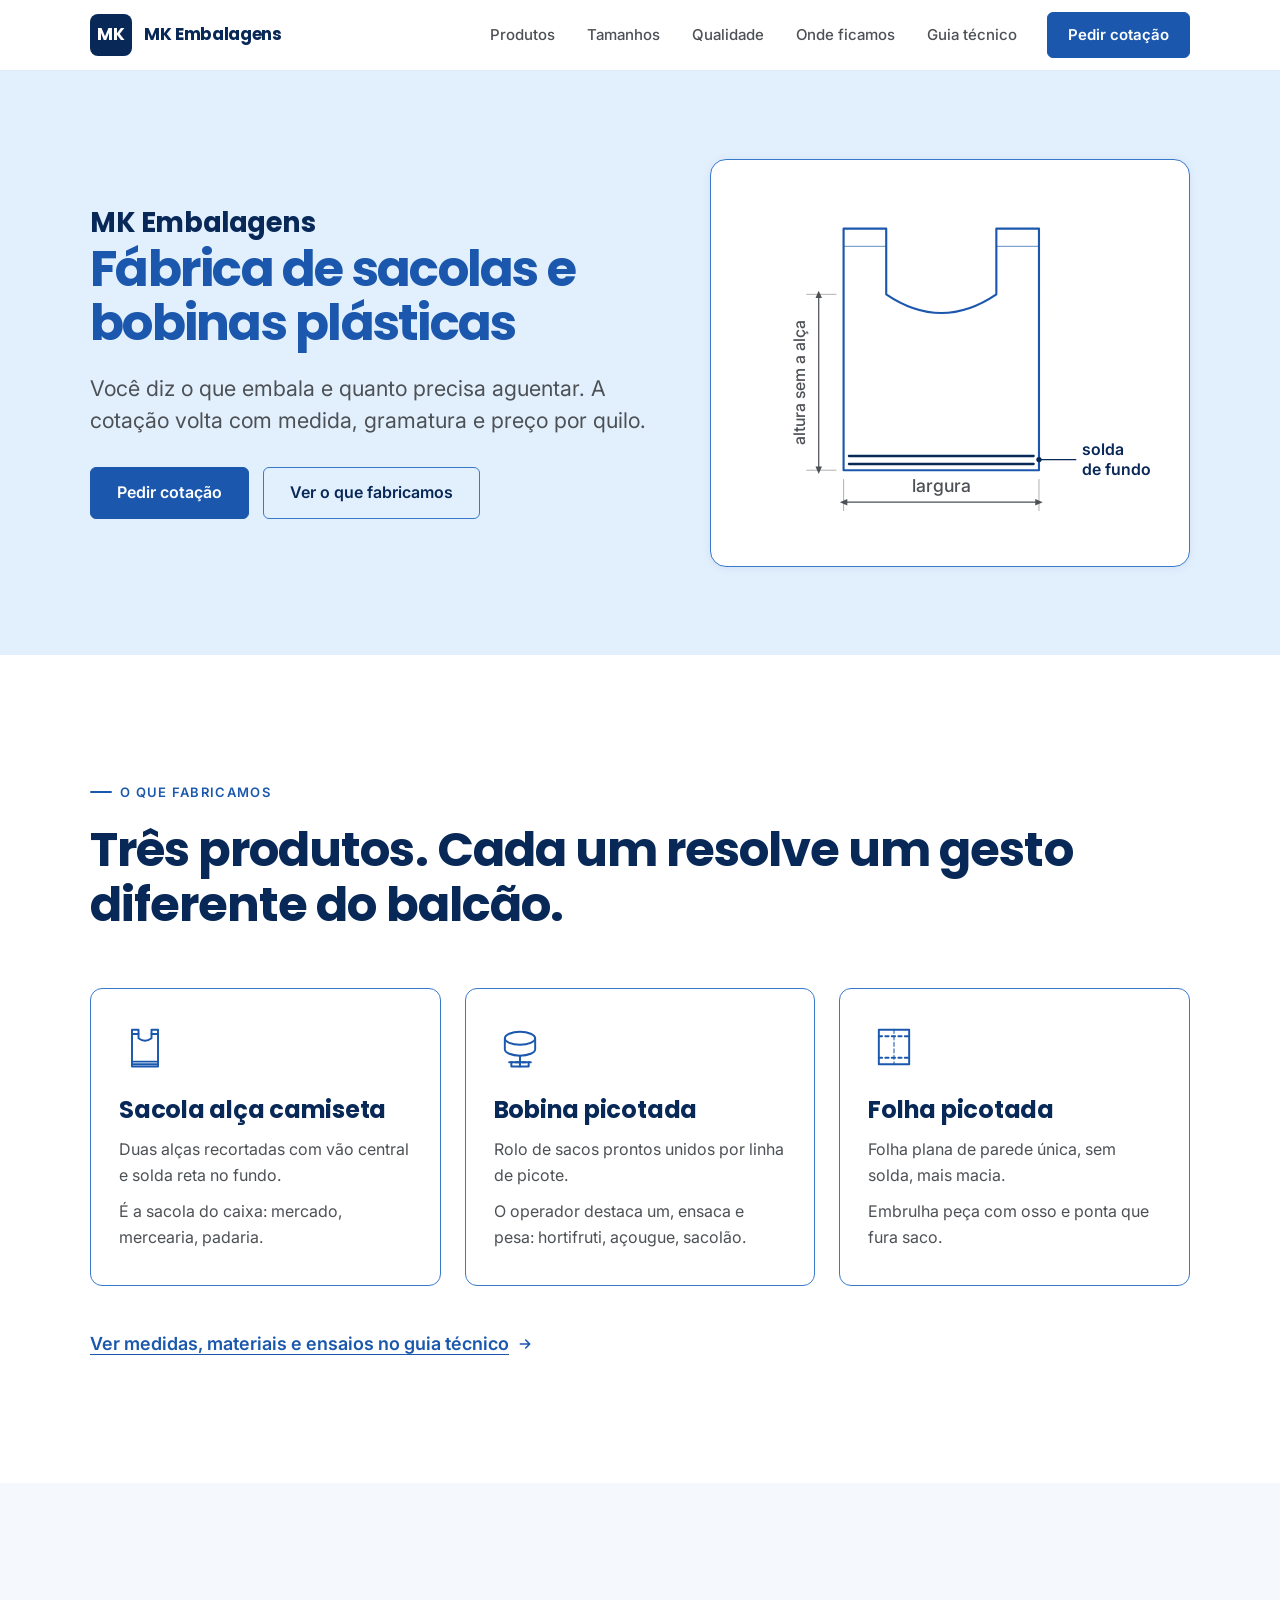
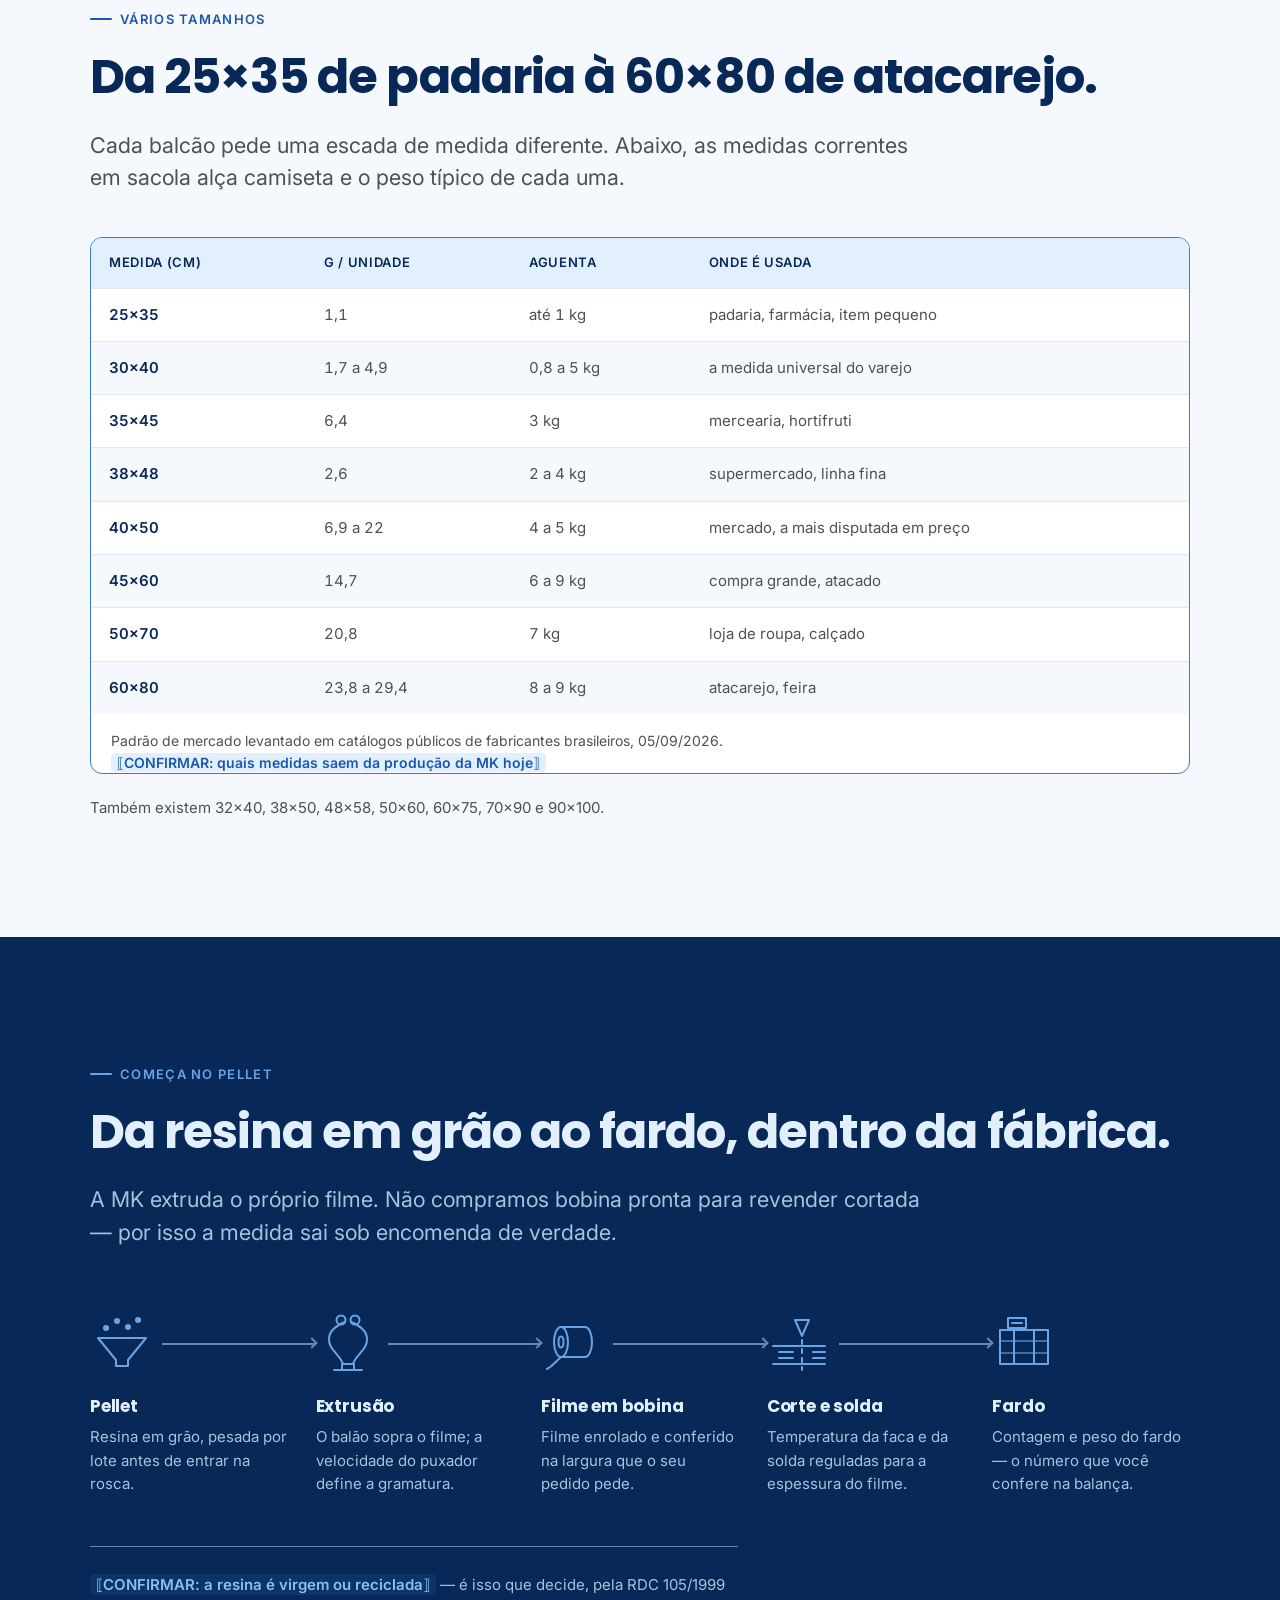
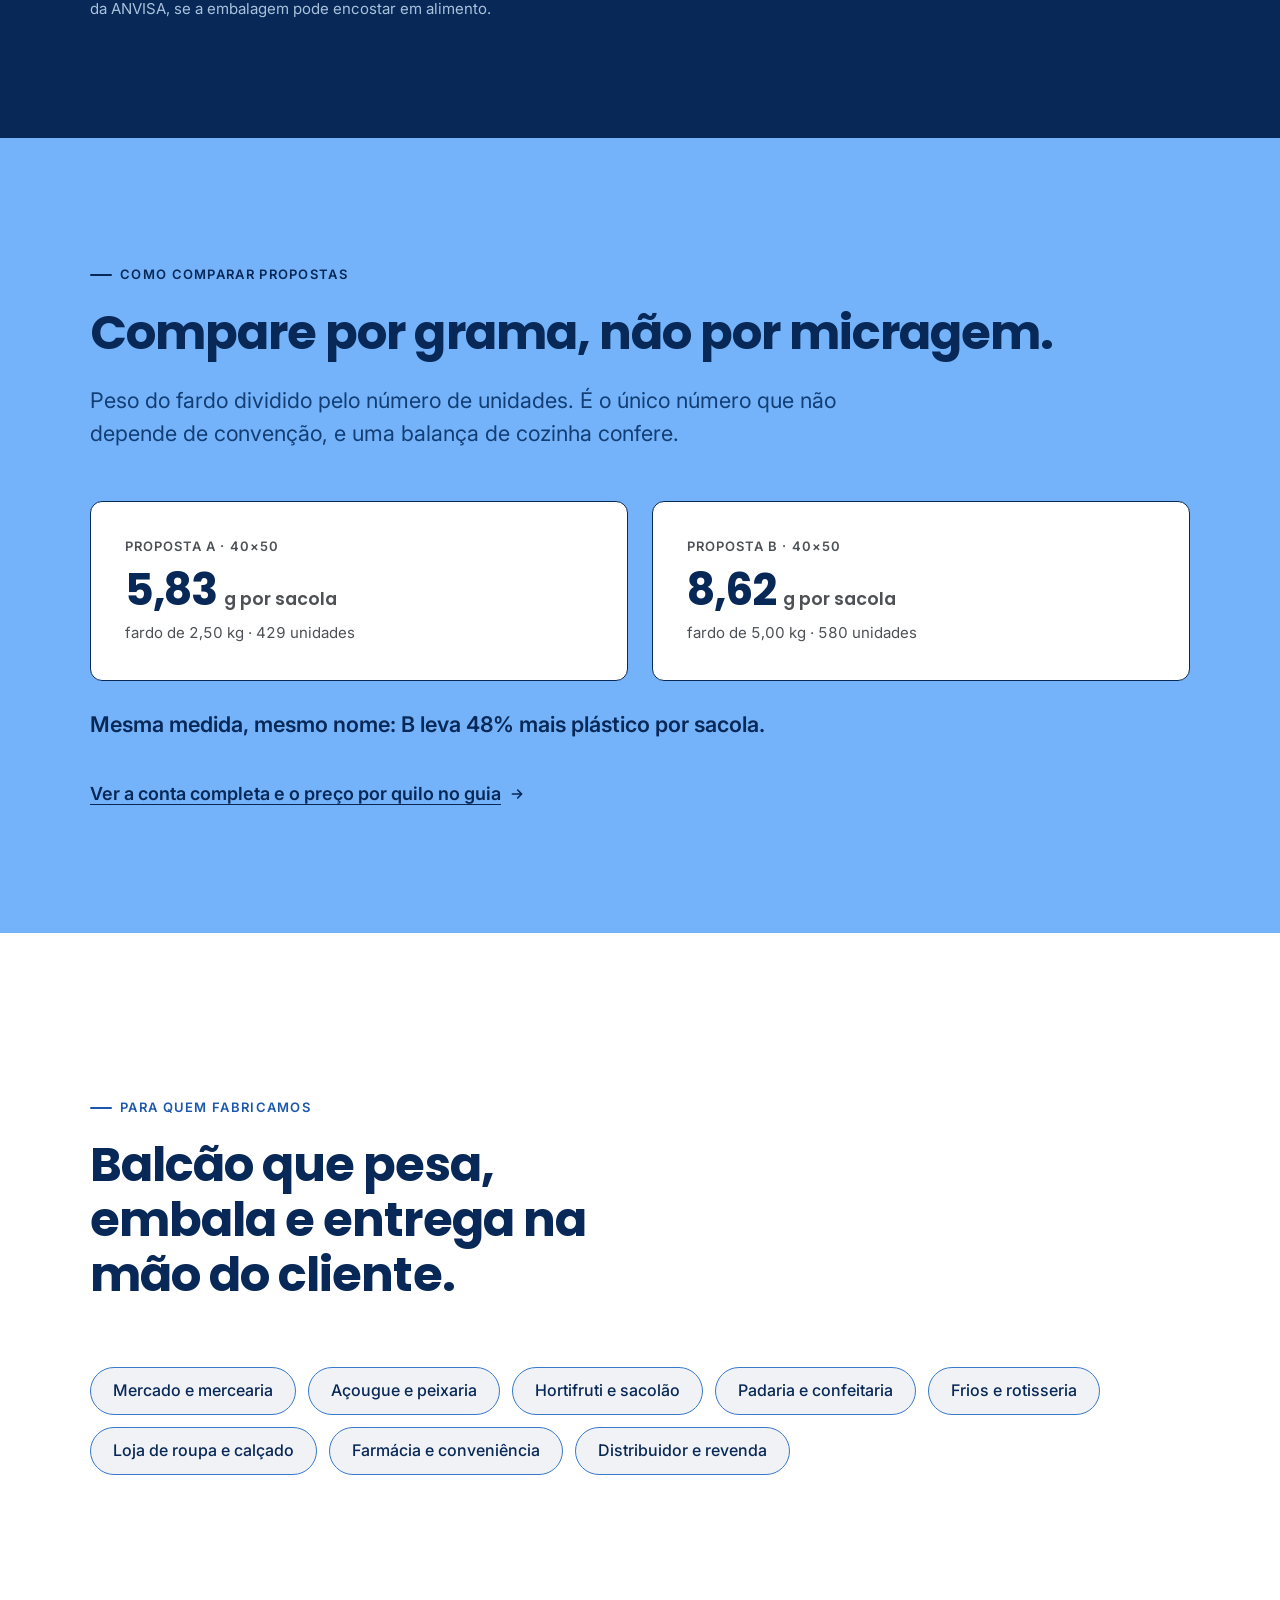
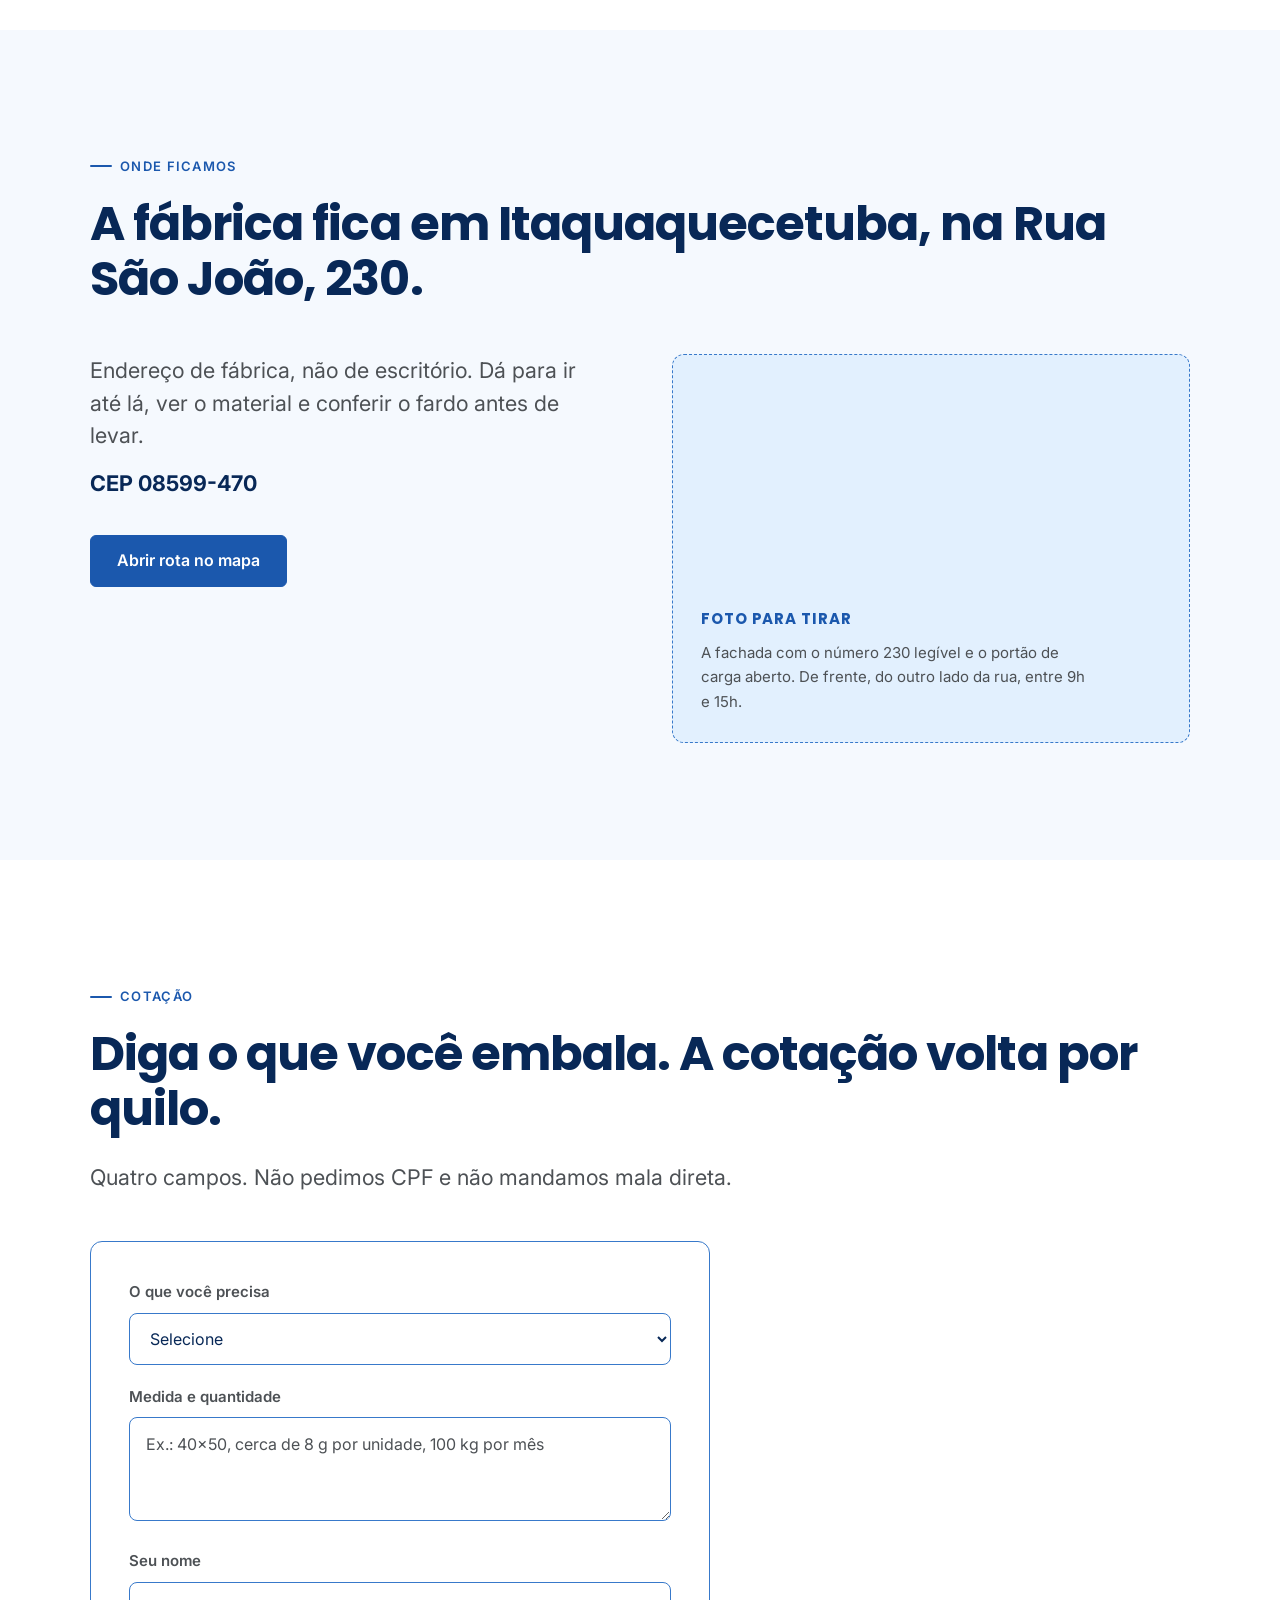
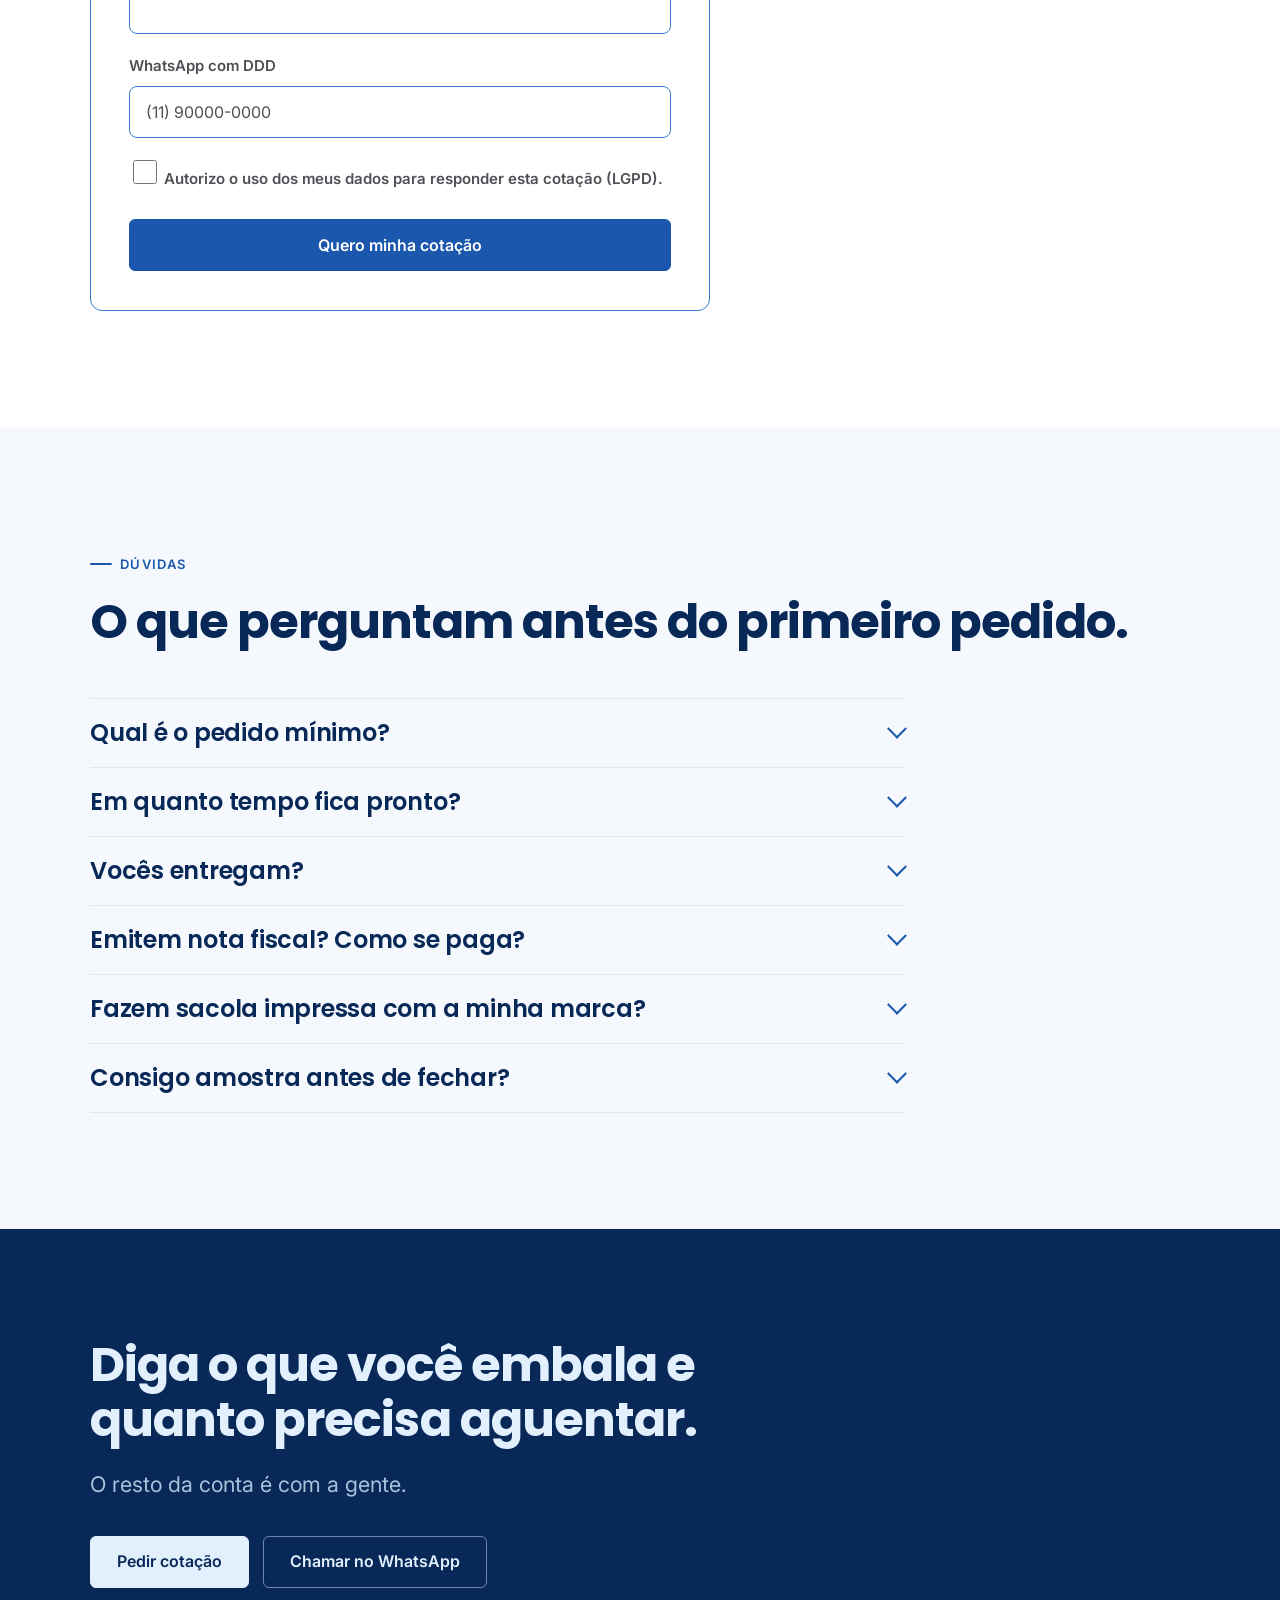
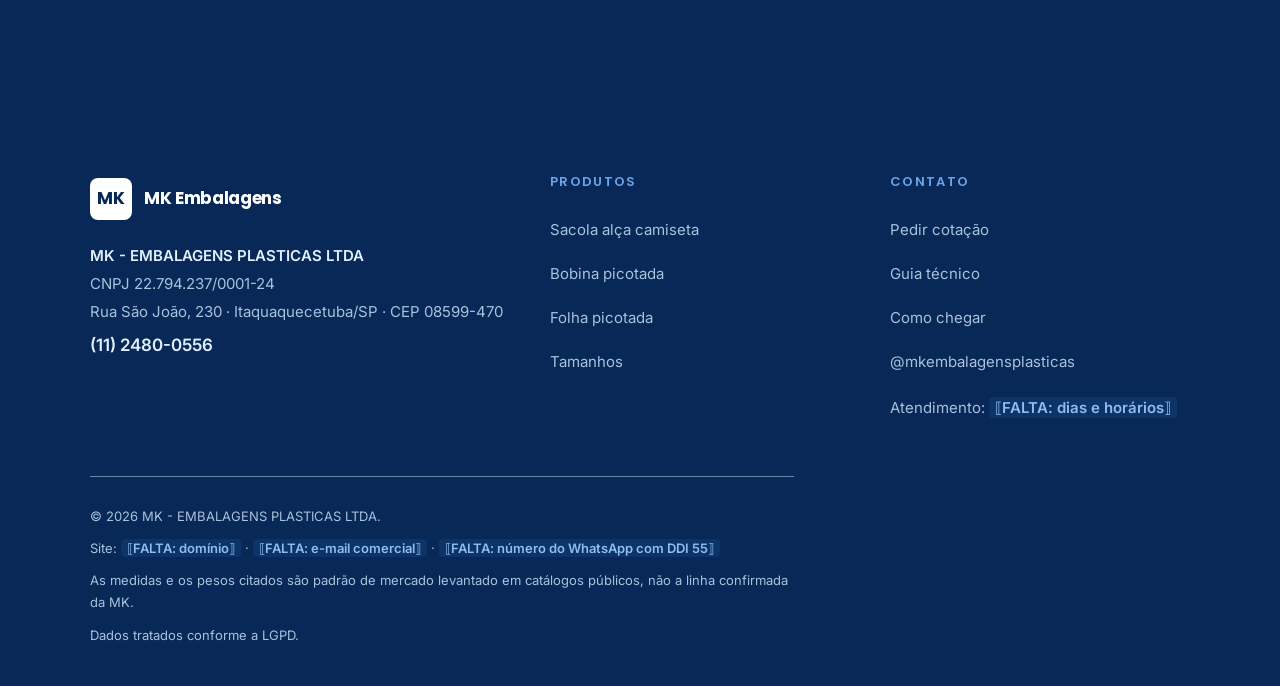
==== commit 2fde1239: "v6: secao 'Comeca no pellet' e blocos escuros no site claro - A MK extruda o proprio filme a partir " ====
--- a/index.html
+++ b/index.html
@@ -23,7 +23,7 @@
    Ele virou FUNDO de faixa — como texto dá 2,19 sobre branco e reprova.
    Nenhum hex é preto: a tinta do site é #082857.
    ========================================================================= */
-:root{
+:root{color-scheme:light;
   --surface:#FFFFFF; --surface-2:#F5F9FE; --surface-3:#E2F0FE; --surface-4:#C9E2FB;
   --band:#74B3F9; --deep:#082857;
   --ink:#082857; --ink-2:#4D5155;
@@ -35,7 +35,7 @@
 
   --font-display:"Poppins","Century Gothic","Futura","Trebuchet MS",system-ui,sans-serif;
   --font-body:"Inter",-apple-system,BlinkMacSystemFont,"Segoe UI",Roboto,"Helvetica Neue",Arial,sans-serif;
-  --h1:clamp(2.375rem,1.45rem + 3.85vw,4.5rem);
+  --h1:clamp(2.0625rem,1.28rem + 2.45vw,3.125rem);
   --h2:clamp(1.75rem,1.20rem + 2.30vw,3rem);
   --h3:clamp(1.1875rem,1.06rem + .55vw,1.5rem);
   --lead:clamp(1.125rem,1.03rem + .40vw,1.375rem);
@@ -50,11 +50,17 @@
 /* escopos: o mesmo componente REMEDIDO em cada superfície */
 .on-band{ --ink:#082857; --ink-2:#123E75; --line:#082857; --accent:#082857;
           --focus:#082857; --surface:#FFFFFF; }
-.on-deep{ --ink:#FFFFFF; --ink-2:#B7C9E0; --line:#6B87AC; --accent:#69A4E7;
-          --focus:#69A4E7; --cta:#69A4E7; --cta-ink:#082857; --cta-hover:#8FBDF0;
-          --mark-bg:rgba(255,255,255,.10); --mark-ink:#8FBDF0; }
-
-@media (prefers-color-scheme:dark){
+/* bloco escuro #082857 — cada componente remedido AQUI, nao herdado do claro.
+   ink 12,49 · ink-2 7,88 · accent 5,56 · borda 3,92 · botao claro 12,49
+   foco #3879CA: 3,28 no fundo escuro E 3,81 sobre o proprio botao claro.
+   (o #69A4E7 nao serve de foco: sobre o botao #E2F0FE mede 2,25 e some) */
+.on-deep{ --surface:#082857; --surface-2:#082857; --surface-3:#0D3468;
+          --ink:#E2F0FE; --ink-2:#A9C2DC; --line:#6B87AC; --accent:#69A4E7;
+          --focus:#3879CA; --hairline:#2A4A78;
+          --cta:#E2F0FE; --cta-ink:#082857; --cta-hover:#FFFFFF; --cta-off:#5D7398;
+          --mark-bg:#0D3468; --mark-ink:#8FBDF0; --shadow:none; }
+
+@media (prefers-color-scheme:dark) and (min-width:99999px){
   :root{
     --surface:#0B1A2E; --surface-2:#0F2440; --surface-3:#143055; --surface-4:#1A3D6B;
     --deep:#050F1C;
@@ -159,12 +165,17 @@
 }
 
 /* ---------- 1 · hero ---------- */
-.hero{padding-block:clamp(64px,7vw + 24px,132px) clamp(72px,7vw + 24px,140px); overflow:hidden}
-.hero-grid{display:grid; gap:clamp(48px,6vw,80px)}
-@media(min-width:940px){ .hero-grid{grid-template-columns:1.02fr .98fr; align-items:center} }
-.h1-a{display:block; color:var(--ink)}      /* 12,49 sobre #E2F0FE */
-.h1-b{display:block; color:var(--cta)}      /*  5,95 sobre #E2F0FE */
-.hero .lead{margin-top:28px; max-width:46ch}
+.hero{padding-block:clamp(56px,5vw + 24px,96px) clamp(64px,5vw + 24px,104px); overflow:hidden}
+.hero-grid{display:grid; gap:clamp(40px,4.5vw,64px)}
+@media(min-width:940px){ .hero-grid{grid-template-columns:1.08fr .92fr; align-items:center} }
+/* medida em ch: forca o H1 a 3 linhas (1 do nome + 2 da descricao).
+   o texto do H1 nao mudou — mudou o tamanho e a medida. */
+.hero h1{max-width:20ch; letter-spacing:-.035em}
+.h1-a{display:block; color:var(--ink); font-size:.55em;
+      letter-spacing:-.015em; margin-bottom:.16em}   /* 12,49 sobre #E2F0FE */
+.h1-b{display:block; color:var(--cta)}                /*  5,95 sobre #E2F0FE */
+.hero .lead{margin-top:22px; max-width:44ch}
+.hero .btns{margin-top:30px}
 /* moldura do protagonista: fio de 1px, uma sombra tingida de azul */
 .frame{background:var(--surface); border:1px solid var(--line);
   border-radius:var(--r-16); padding:clamp(16px,2vw,26px); box-shadow:var(--shadow)}
@@ -201,12 +212,37 @@
   border-radius:4px; padding:1px 6px; overflow-wrap:anywhere;
   box-decoration-break:clone; -webkit-box-decoration-break:clone}
 
-/* ---------- 4 · qualidade ---------- */
-.tri{display:grid; gap:20px; margin-top:56px}
-@media(min-width:820px){ .tri{grid-template-columns:repeat(3,1fr); gap:28px} }
-.blk{border-top:2px solid var(--cta); padding-top:26px}
-.blk h3{margin-bottom:12px}
-.blk p{color:var(--ink-2); font-size:1rem}
+/* ---------- 4 · comeca no pellet · BLOCO ESCURO ---------- */
+.bg-deep{background:var(--deep)}
+.bg-deep .lead{color:var(--ink-2)}
+/* a linha de producao: trilho vertical no telefone, horizontal a partir de 900px.
+   o desenho e o protagonista da pagina — traco claro sobre o fundo #082857. */
+.linha{margin-top:clamp(48px,5vw,76px); display:grid; list-style:none; margin-bottom:0;
+  padding:0}
+.etapa{position:relative; display:grid; grid-template-columns:64px 1fr;
+  gap:20px; align-items:start; padding-bottom:36px}
+.etapa:last-child{padding-bottom:0}
+.etapa::before{content:""; position:absolute; left:31px; top:66px; bottom:2px;
+  width:2px; background:var(--line)}
+.etapa::after{content:""; position:absolute; left:27px; bottom:2px;
+  width:8px; height:8px; transform:rotate(45deg);
+  border-right:2px solid var(--line); border-bottom:2px solid var(--line)}
+.etapa:last-child::before,.etapa:last-child::after{display:none}
+.etapa svg{width:64px; height:64px; color:var(--accent)}
+.etapa b{display:block; font-family:var(--font-display); font-size:1.0625rem;
+  font-weight:700; letter-spacing:-.01em; color:var(--ink); line-height:1.25}
+.etapa span{display:block; margin-top:8px; font-size:.9375rem; line-height:1.55;
+  color:var(--ink-2); max-width:36ch}
+@media(min-width:900px){
+  .linha{grid-template-columns:repeat(5,1fr); gap:28px}
+  .etapa{grid-template-columns:1fr; gap:20px; padding-bottom:0}
+  .etapa::before{left:72px; right:-28px; top:31px; bottom:auto; width:auto; height:2px}
+  .etapa::after{left:auto; right:-28px; top:27px; bottom:auto; transform:rotate(-45deg)}
+  .etapa span{max-width:24ch}
+}
+.rdc{margin-top:clamp(40px,4vw,56px); padding-top:26px;
+  border-top:1px solid var(--line); font-size:.9375rem; line-height:1.6;
+  color:var(--ink-2); max-width:72ch}
 
 /* ---------- 5 · comparar (faixa azul do logo) ---------- */
 .cmp{margin-top:52px; display:grid; gap:20px}
@@ -232,7 +268,7 @@
 .chip{display:inline-flex; align-items:center; min-height:48px; padding:0 22px;
   border:1px solid var(--line); border-radius:var(--r-pill);
   background:rgba(8,40,87,.06); font-size:1rem; font-weight:500; color:var(--ink)}
-@media (prefers-color-scheme:dark){ .chip{background:rgba(255,255,255,.08)} }
+@media (prefers-color-scheme:dark) and (min-width:99999px){ .chip{background:rgba(255,255,255,.08)} }
 
 /* ---------- 7 · onde ---------- */
 .onde{display:grid; gap:clamp(40px,5vw,64px); margin-top:48px}
@@ -274,8 +310,9 @@
 .faq details[open] summary::after{transform:rotate(225deg) translate(-3px,-3px)}
 .faq .ans{padding:0 0 26px; color:var(--ink-2); max-width:62ch}
 
-/* ---------- 10 · faixa ---------- */
+/* ---------- 10 · faixa de CTA · 2o bloco escuro ---------- */
 .faixa h2{max-width:20ch}
+.faixa{padding-block:clamp(80px,6vw + 32px,128px)}
 
 /* ---------- 11 · rodapé · o ÚNICO ponto escuro do site ---------- */
 .ft{background:var(--deep); color:var(--ink); padding-block:clamp(64px,6vw,96px) 40px}
@@ -486,25 +523,81 @@
   </div>
 </section>
 
-<!-- ══ 4 · QUALIDADE ═════════════════════════════════════════════════════ -->
-<section class="bg-1" id="qualidade">
-  <div class="wrap">
-    <p class="eyebrow">Qualidade</p>
-    <h2>O que decide se a embalagem aguenta.</h2>
-    <div class="tri">
-      <div class="blk">
-        <h3>Resina virgem de primeiro uso</h3>
-        <p>Plástico reciclado é proibido em embalagem que encosta em alimento — item 9 da RDC 105/1999 da ANVISA. A única exceção é o PET. <span class="falta">⟦CONFIRMAR: em quais linhas a MK usa resina virgem e se há laudo⟧</span></p>
-      </div>
-      <div class="blk">
-        <h3>Contato com alimento</h3>
-        <p>Açougue, padaria e hortifruti precisam de embalagem que possa encostar na comida. Isso se prova com documento, não com adjetivo.</p>
-      </div>
-      <div class="blk">
-        <h3>Solda e picote</h3>
-        <p>Solda de fundo que não abre com peso, e picote que destaca de primeira. Os dois dependem de temperatura e faca reguladas para a espessura do filme.</p>
-      </div>
-    </div>
+<!-- ══════════════════════════════════════════════════════════════
+     4 · COMECA NO PELLET · 1o bloco escuro do site
+══════════════════════════════════════════════════════════════ -->
+<section class="bg-deep on-deep" id="qualidade">
+  <div class="wrap">
+    <p class="eyebrow">Começa no pellet</p>
+    <h2>Da resina em grão ao fardo, dentro da fábrica.</h2>
+    <p class="lead" style="margin-top:24px">A MK extruda o próprio filme. Não compramos bobina pronta para revender cortada — por isso a medida sai sob encomenda de verdade.</p>
+
+    <ol class="linha">
+      <li class="etapa">
+        <svg viewBox="0 0 64 64" fill="none" stroke="currentColor" stroke-width="2" stroke-linecap="round" stroke-linejoin="round" role="img" aria-label="Grãos de resina caindo no funil de alimentação">
+          <circle cx="16" cy="16" r="3" fill="currentColor" stroke="none"/>
+          <circle cx="27" cy="9" r="3" fill="currentColor" stroke="none"/>
+          <circle cx="38" cy="15" r="3" fill="currentColor" stroke="none"/>
+          <circle cx="48" cy="8" r="3" fill="currentColor" stroke="none"/>
+          <path d="M8 26 H56 L38 48 V54 H26 V48 Z"/>
+        </svg>
+        <div><b>Pellet</b><span>Resina em grão, pesada por lote antes de entrar na rosca.</span></div>
+      </li>
+
+      <li class="etapa">
+        <svg viewBox="0 0 64 64" fill="none" stroke="currentColor" stroke-width="2" stroke-linecap="round" stroke-linejoin="round" role="img" aria-label="Balão de filme soprado saindo do cabeçote e entrando nos rolos">
+          <path d="M18 58 H46"/>
+          <path d="M26 58 V52 H38 V58"/>
+          <path d="M27 52 C24 42 12 38 13 26 C14 16 24 12 29 10"/>
+          <path d="M37 52 C40 42 52 38 51 26 C50 16 40 12 35 10"/>
+          <circle cx="25" cy="8" r="4.5"/>
+          <circle cx="39" cy="8" r="4.5"/>
+        </svg>
+        <div><b>Extrusão</b><span>O balão sopra o filme; a velocidade do puxador define a gramatura.</span></div>
+      </li>
+
+      <li class="etapa">
+        <svg viewBox="0 0 64 64" fill="none" stroke="currentColor" stroke-width="2" stroke-linecap="round" stroke-linejoin="round" role="img" aria-label="Bobina de filme com o tubete à vista e a folha desenrolando">
+          <ellipse cx="20" cy="30" rx="7" ry="15"/>
+          <path d="M20 15 H44"/>
+          <path d="M20 45 H44"/>
+          <path d="M44 15 a7 15 0 0 1 0 30"/>
+          <ellipse cx="20" cy="30" rx="2.5" ry="5.5"/>
+          <path d="M20 45 C14 50 12 54 6 57"/>
+        </svg>
+        <div><b>Filme em bobina</b><span>Filme enrolado e conferido na largura que o seu pedido pede.</span></div>
+      </li>
+
+      <li class="etapa">
+        <svg viewBox="0 0 64 64" fill="none" stroke="currentColor" stroke-width="2" stroke-linecap="round" stroke-linejoin="round" role="img" aria-label="Faca sobre a linha de picote, entre duas barras de solda">
+          <path d="M28 8 H42 L35 24 Z"/>
+          <path d="M6 34 H58"/>
+          <path d="M6 52 H58"/>
+          <path d="M12 40 H26"/>
+          <path d="M12 46 H26"/>
+          <path d="M46 40 H58"/>
+          <path d="M46 46 H58"/>
+          <path d="M35 28 V58" stroke-dasharray="4 5"/>
+        </svg>
+        <div><b>Corte e solda</b><span>Temperatura da faca e da solda reguladas para a espessura do filme.</span></div>
+      </li>
+
+      <li class="etapa">
+        <svg viewBox="0 0 64 64" fill="none" stroke="currentColor" stroke-width="2" stroke-linecap="round" stroke-linejoin="round" role="img" aria-label="Fardo cintado com etiqueta de peso e contagem">
+          <path d="M16 6 H34 V16 H16 Z"/>
+          <path d="M20 11 H30"/>
+          <path d="M25 16 V18"/>
+          <path d="M8 18 H56 V52 H8 Z"/>
+          <path d="M8 29 H56" opacity=".55"/>
+          <path d="M8 41 H56" opacity=".55"/>
+          <path d="M22 18 V52"/>
+          <path d="M42 18 V52"/>
+        </svg>
+        <div><b>Fardo</b><span>Contagem e peso do fardo — o número que você confere na balança.</span></div>
+      </li>
+    </ol>
+
+    <p class="rdc"><span class="falta">⟦CONFIRMAR: a resina é virgem ou reciclada⟧</span> — é isso que decide, pela RDC 105/1999 da ANVISA, se a embalagem pode encostar em alimento.</p>
   </div>
 </section>
 
@@ -657,7 +750,7 @@
 </section>
 
 <!-- ══ 10 · FAIXA DE CTA ═════════════════════════════════════════════════ -->
-<section class="bg-3 faixa">
+<section class="bg-deep on-deep faixa">
   <div class="wrap">
     <h2>Diga o que você embala e quanto precisa aguentar.</h2>
     <p class="lead" style="margin-top:20px">O resto da conta é com a gente.</p>
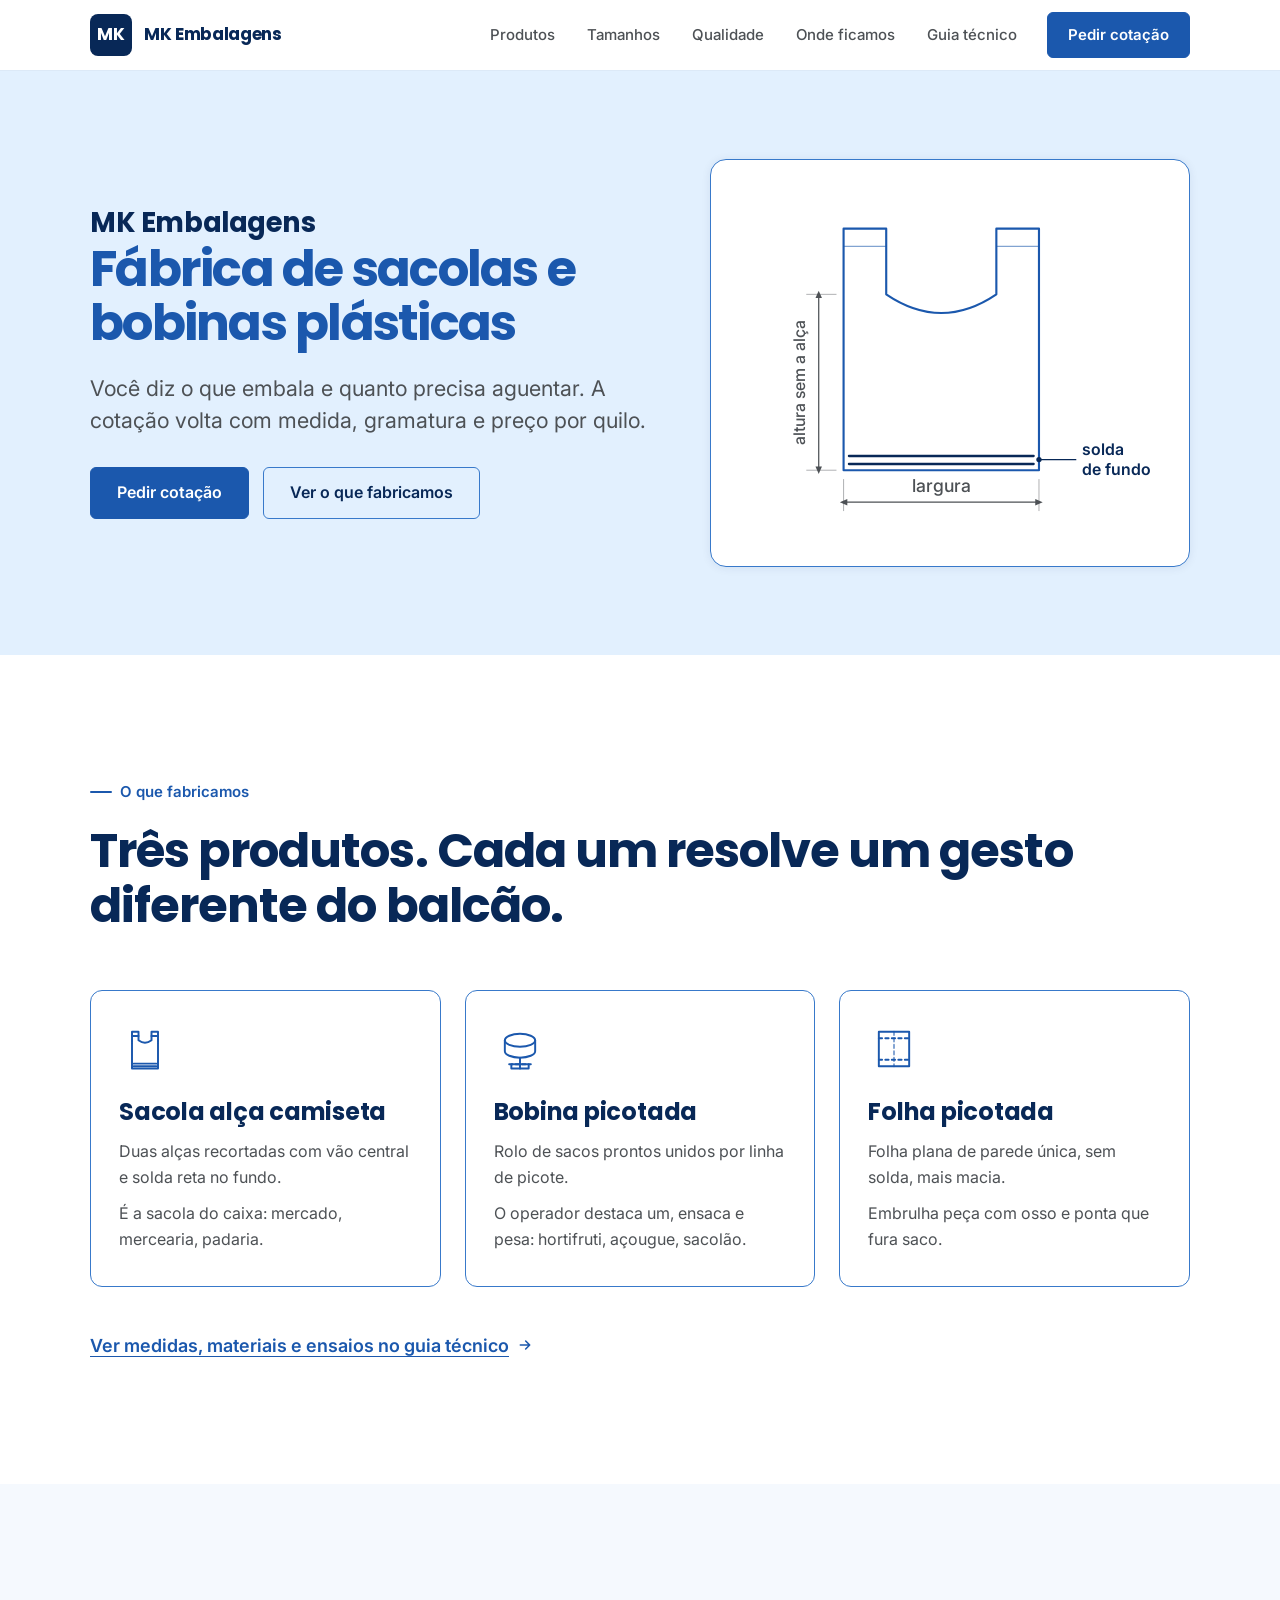
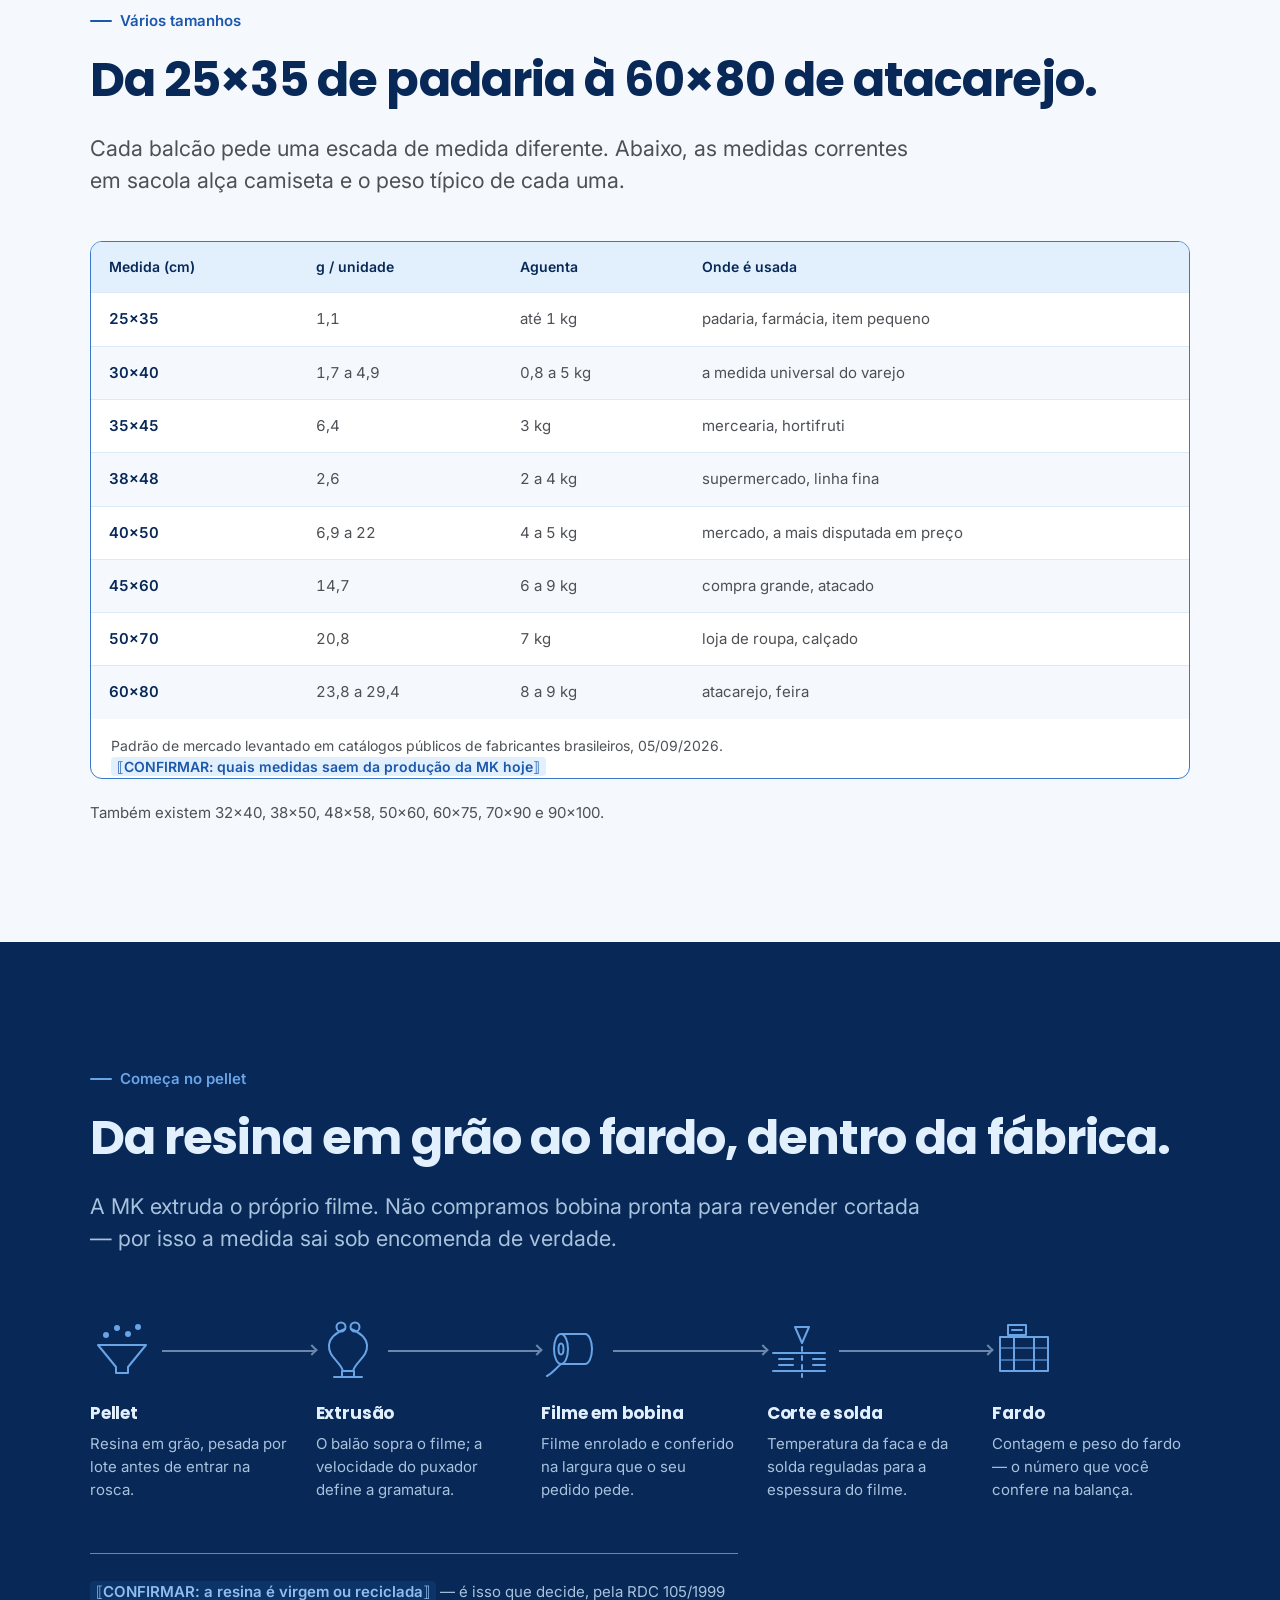
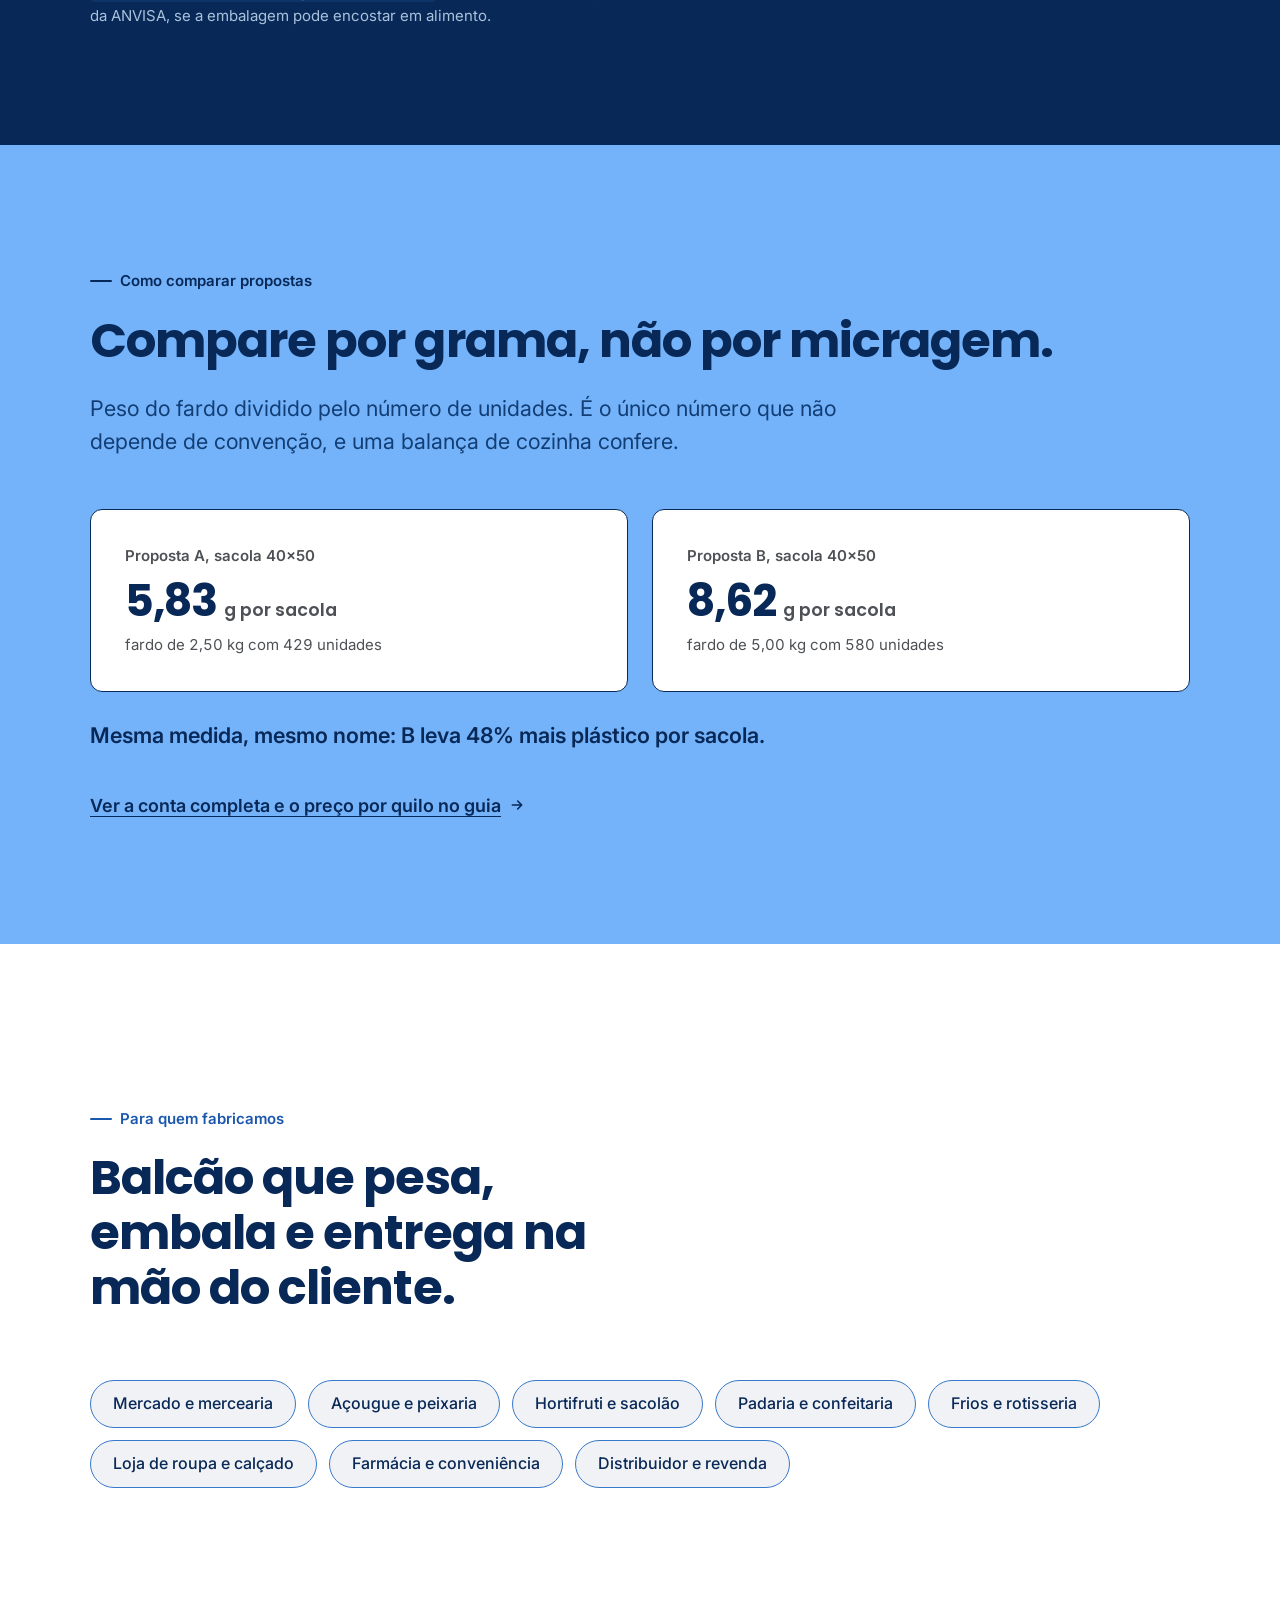
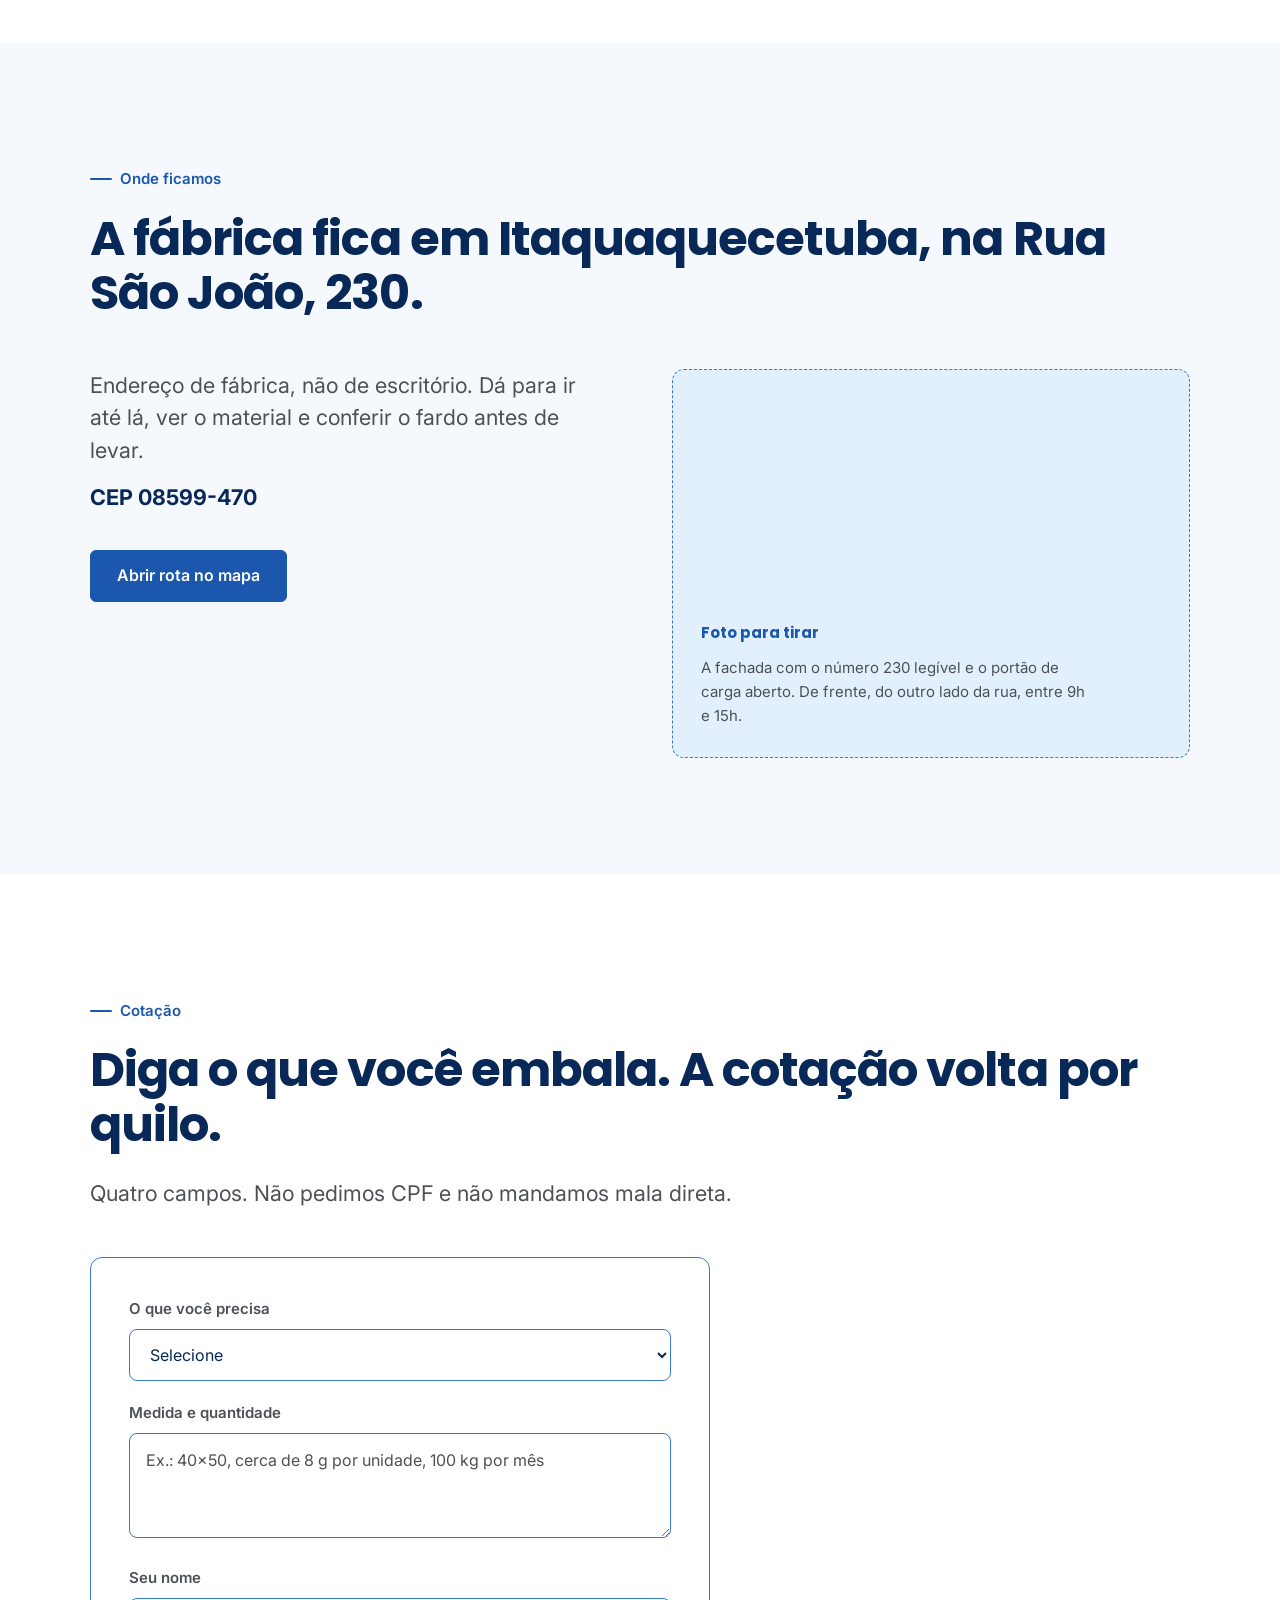
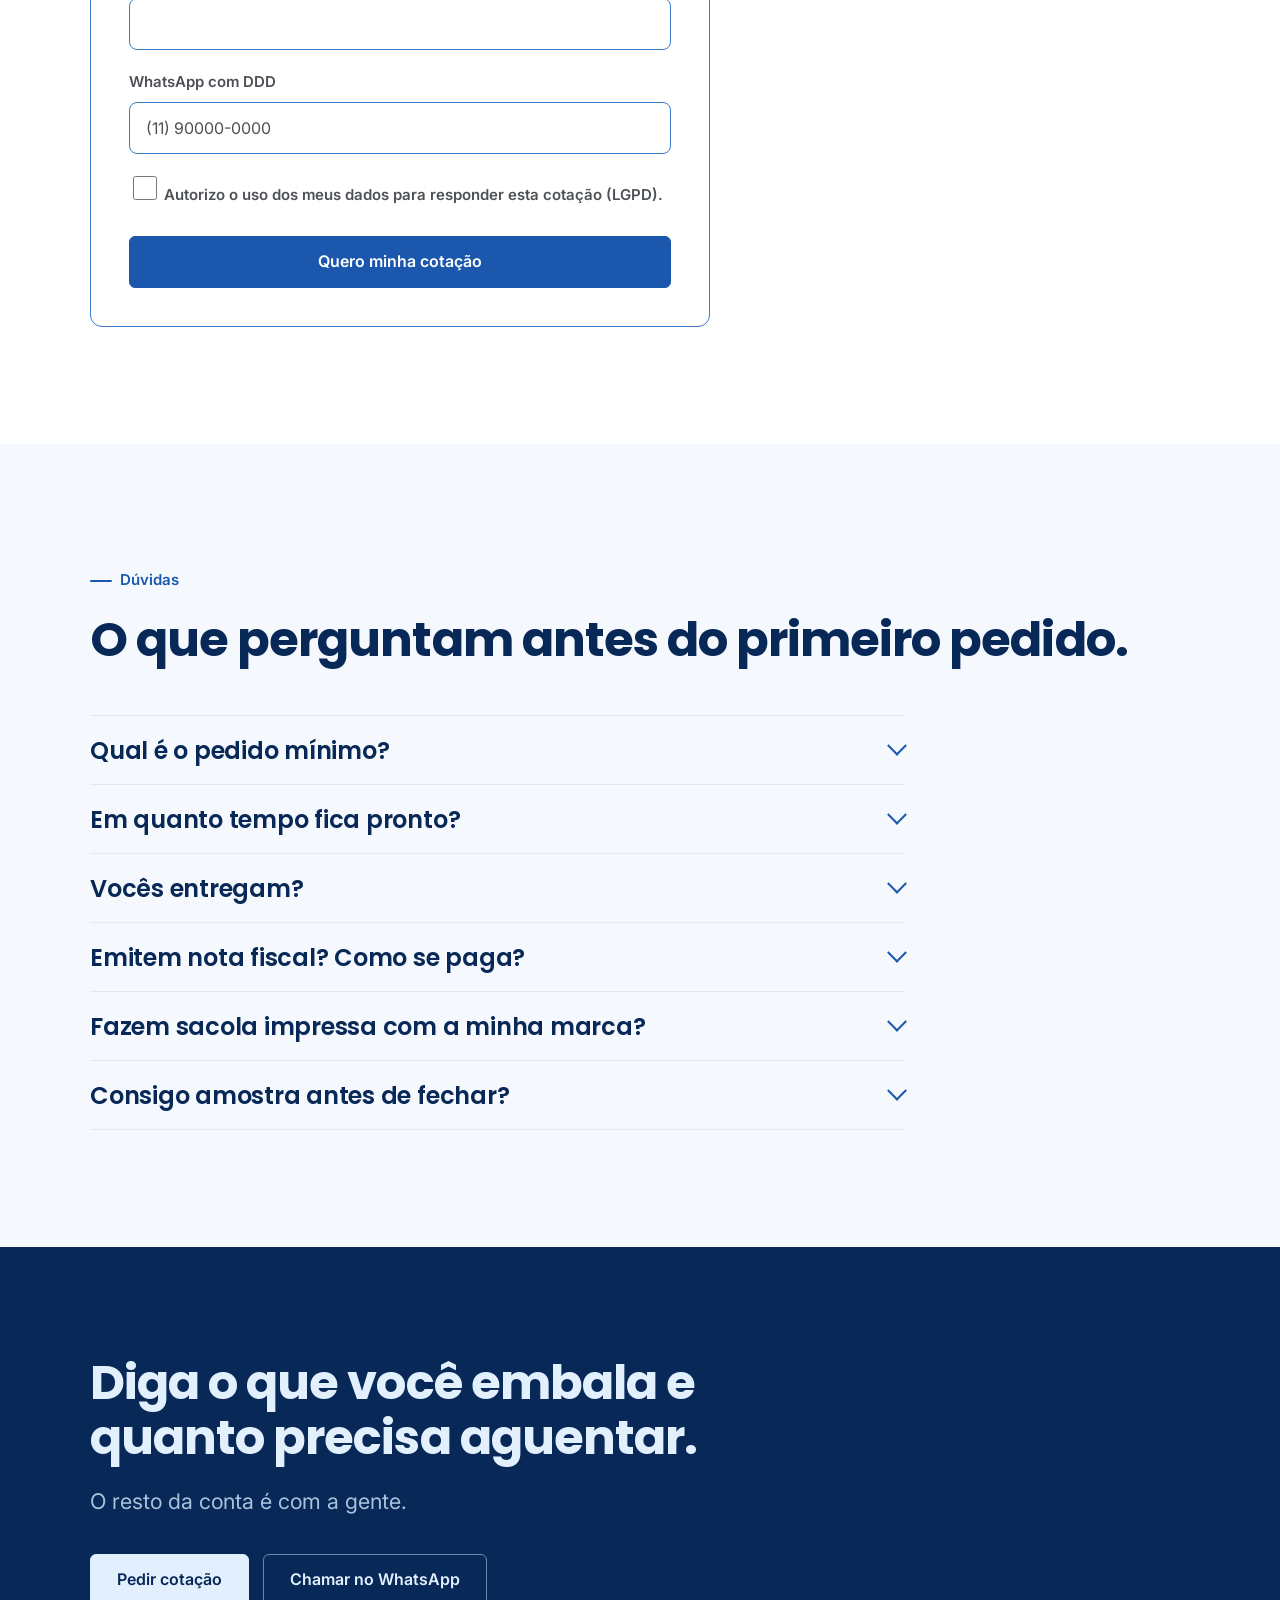
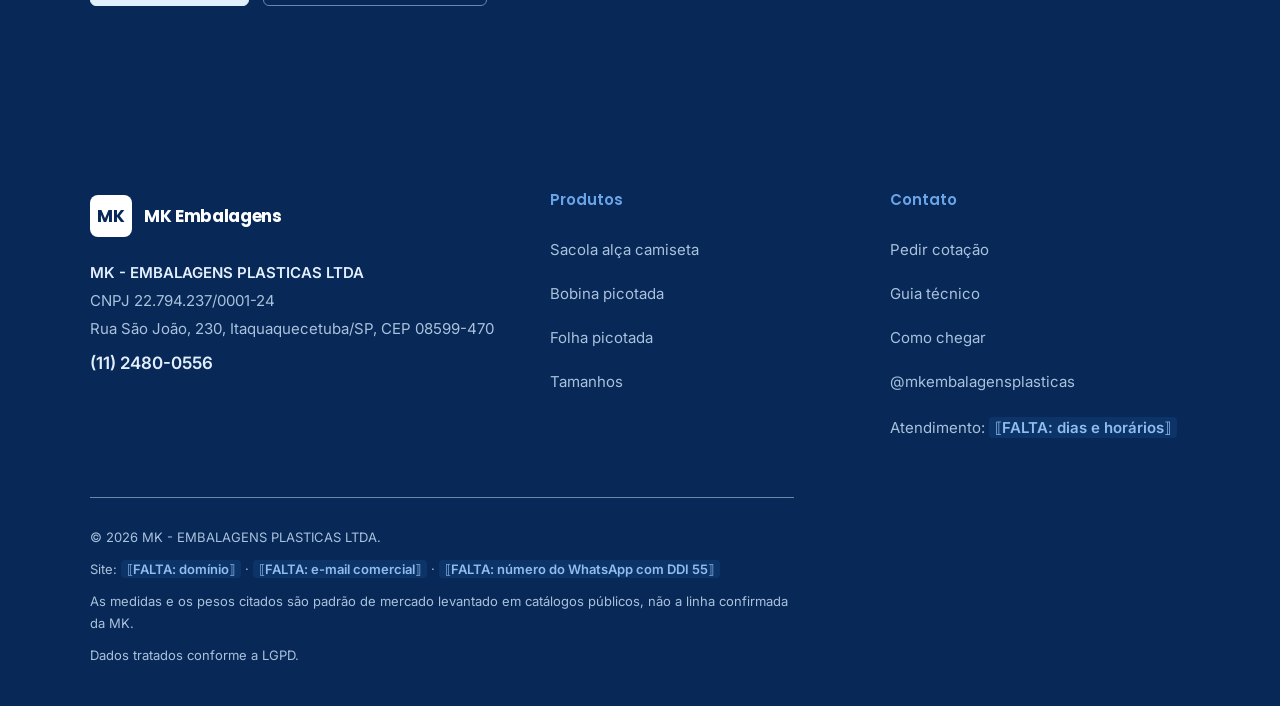
==== commit 3c2dcab2: "Remove dois tells de pagina gerada Auditoria contra a skill frontend-design da Anthropic. Corrigidos" ====
--- a/index.html
+++ b/index.html
@@ -111,8 +111,7 @@
 
 .eyebrow{
   display:inline-flex; align-items:center; gap:8px;
-  font-size:.8125rem; font-weight:600; letter-spacing:.10em; text-transform:uppercase;
-  color:var(--accent); margin-bottom:20px;
+  font-size:.9375rem; font-weight:600; letter-spacing:0; color:var(--accent); margin-bottom:20px;
 }
 .eyebrow::before{content:""; width:22px; height:2px; background:currentColor; border-radius:2px}
 
@@ -198,7 +197,7 @@
   font-size:.875rem; line-height:1.55; color:var(--ink-2); max-width:78ch}
 th,td{padding:14px 18px; text-align:left; border-bottom:1px solid var(--hairline)}
 thead th{background:var(--surface-3); color:var(--ink); font-weight:600;
-  font-size:.8125rem; letter-spacing:.05em; text-transform:uppercase; white-space:nowrap}
+  font-size:.875rem; letter-spacing:0; white-space:nowrap}
 tbody tr:nth-child(even){background:var(--surface-2)}
 tbody tr:last-child td{border-bottom:0}
 td:first-child{font-weight:600; font-variant-numeric:tabular-nums; white-space:nowrap}
@@ -249,8 +248,7 @@
 @media(min-width:720px){ .cmp{grid-template-columns:1fr 1fr; gap:24px} }
 .cmp-c{background:var(--surface); border:1px solid var(--line);
   border-radius:var(--r-12); padding:clamp(24px,3vw,34px)}
-.cmp-t{font-size:.8125rem; letter-spacing:.08em; text-transform:uppercase;
-  color:#4D5155; font-weight:600}                    /* 8,00 no card branco */
+.cmp-t{font-size:.9375rem; letter-spacing:0; color:#4D5155; font-weight:600}                    /* 8,00 no card branco */
 .cmp-n{font-family:var(--font-display); font-weight:700;
   font-size:clamp(2rem,4vw,2.75rem); line-height:1.05; letter-spacing:-.03em;
   color:#082857; margin-top:10px}                    /* 14,47 no card branco */
@@ -276,8 +274,7 @@
 .shot{aspect-ratio:4/3; border:1px dashed var(--line); border-radius:var(--r-12);
   background:var(--surface-3); padding:28px; display:flex; flex-direction:column;
   justify-content:flex-end; gap:10px}
-.shot b{font-family:var(--font-display); font-size:.9375rem; letter-spacing:.06em;
-  text-transform:uppercase; color:var(--accent)}
+.shot b{font-family:var(--font-display); font-size:.9375rem; letter-spacing:0; color:var(--accent)}
 .shot p{font-size:.9375rem; color:var(--ink-2); max-width:44ch}
 .addr{margin-top:16px; font-size:var(--lead); line-height:1.45}
 
@@ -319,8 +316,7 @@
 .ft-grid{display:grid; gap:40px}
 @media(min-width:800px){ .ft-grid{grid-template-columns:1.4fr 1fr 1fr} }
 .ft .mono{background:#FFFFFF; color:#082857}
-.ft h3{font-size:.8125rem; letter-spacing:.10em; text-transform:uppercase;
-  color:var(--accent); margin-bottom:18px; font-weight:600}
+.ft h3{font-size:.9375rem; letter-spacing:0; color:var(--accent); margin-bottom:18px; font-weight:600}
 .ft address{font-style:normal; color:var(--ink-2); display:grid; gap:4px;
   font-size:.9375rem; line-height:1.6; overflow-wrap:anywhere}
 .ft address b{color:var(--ink); font-weight:600}
@@ -610,14 +606,14 @@
 
     <div class="cmp">
       <div class="cmp-c">
-        <p class="cmp-t">Proposta A · 40×50</p>
+        <p class="cmp-t">Proposta A, sacola 40×50</p>
         <p class="cmp-n">5,83 <small>g por sacola</small></p>
-        <p class="cmp-d">fardo de 2,50 kg · 429 unidades</p>
+        <p class="cmp-d">fardo de 2,50 kg com 429 unidades</p>
       </div>
       <div class="cmp-c">
-        <p class="cmp-t">Proposta B · 40×50</p>
+        <p class="cmp-t">Proposta B, sacola 40×50</p>
         <p class="cmp-n">8,62 <small>g por sacola</small></p>
-        <p class="cmp-d">fardo de 5,00 kg · 580 unidades</p>
+        <p class="cmp-d">fardo de 5,00 kg com 580 unidades</p>
       </div>
       <p class="verdict">Mesma medida, mesmo nome: B leva 48% mais plástico por sacola.</p>
     </div>
@@ -775,7 +771,7 @@
         <address style="margin-top:20px">
           <b>MK - EMBALAGENS PLASTICAS LTDA</b>
           <span>CNPJ 22.794.237/0001-24</span>
-          <span>Rua São João, 230 · Itaquaquecetuba/SP · CEP 08599-470</span>
+          <span>Rua São João, 230, Itaquaquecetuba/SP, CEP 08599-470</span>
         </address>
         <a class="ft-tel" href="tel:+551124800556">(11) 2480-0556</a>
       </div>
